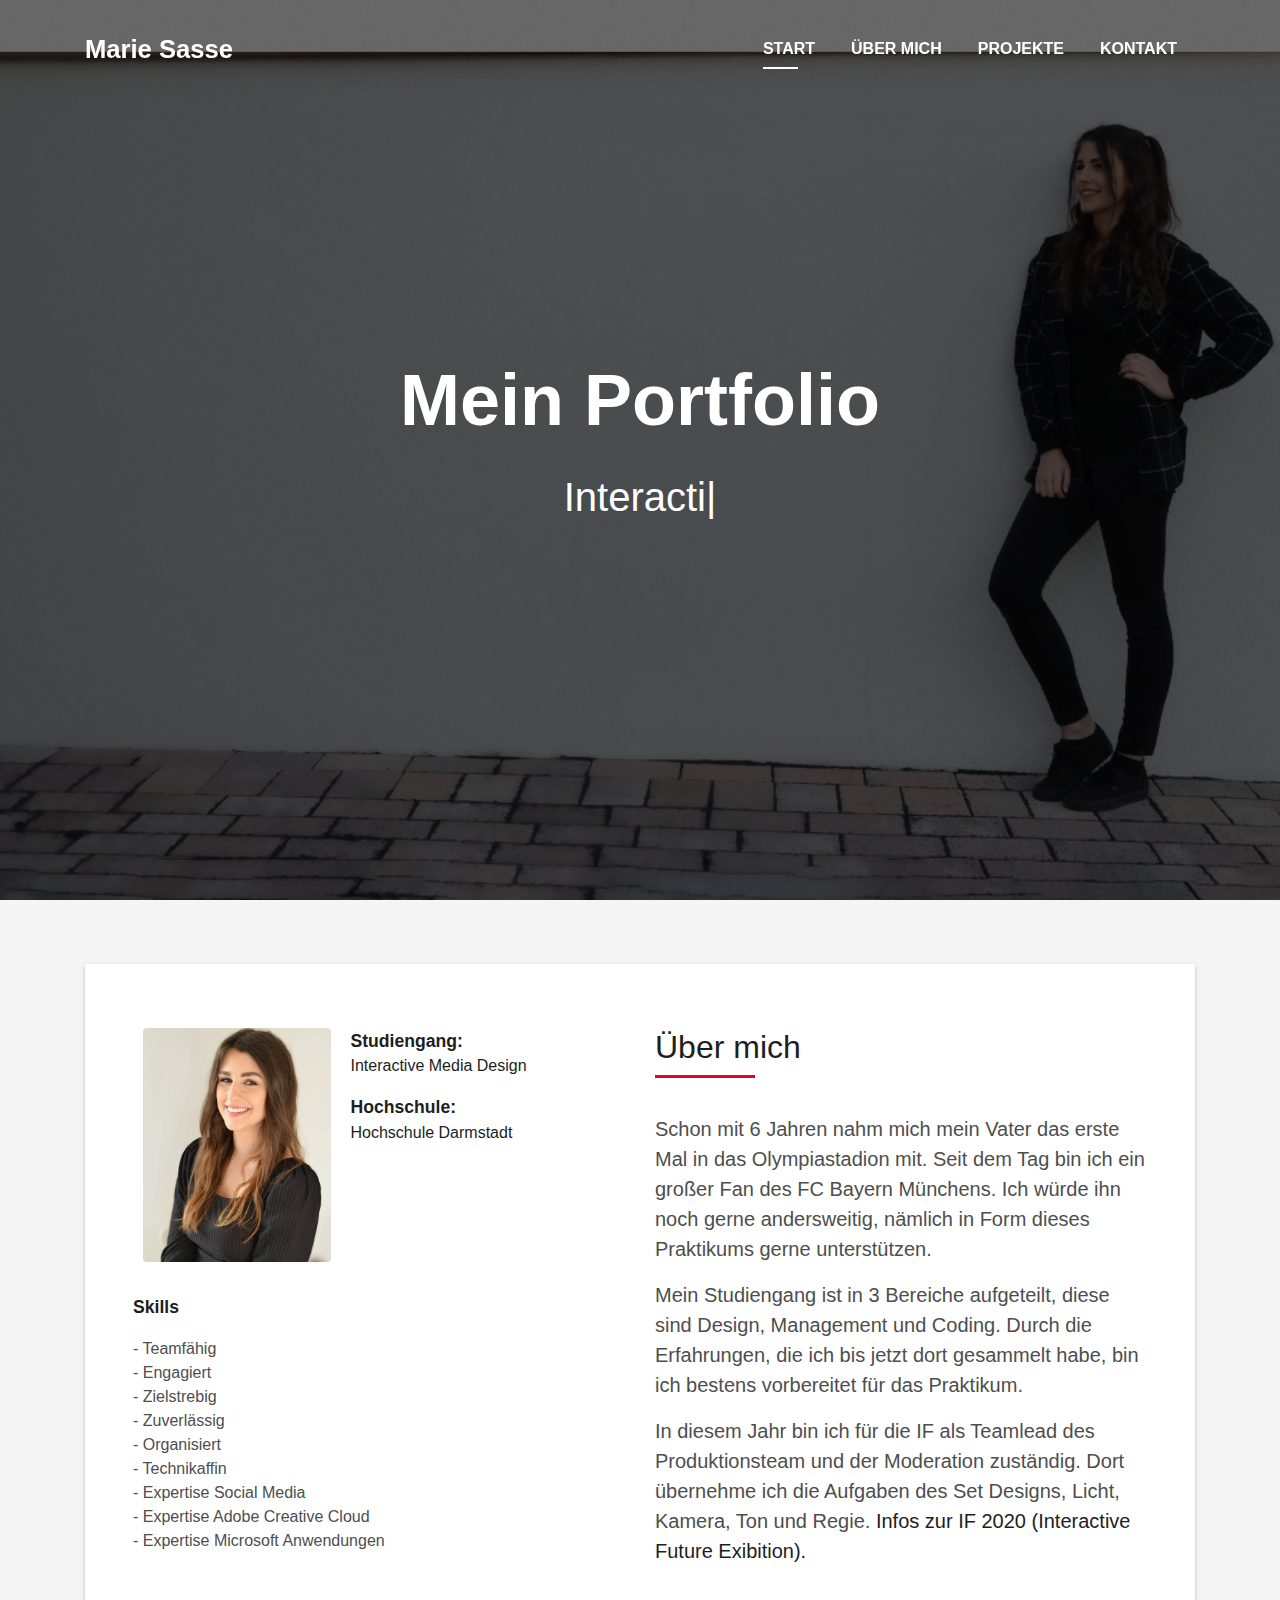
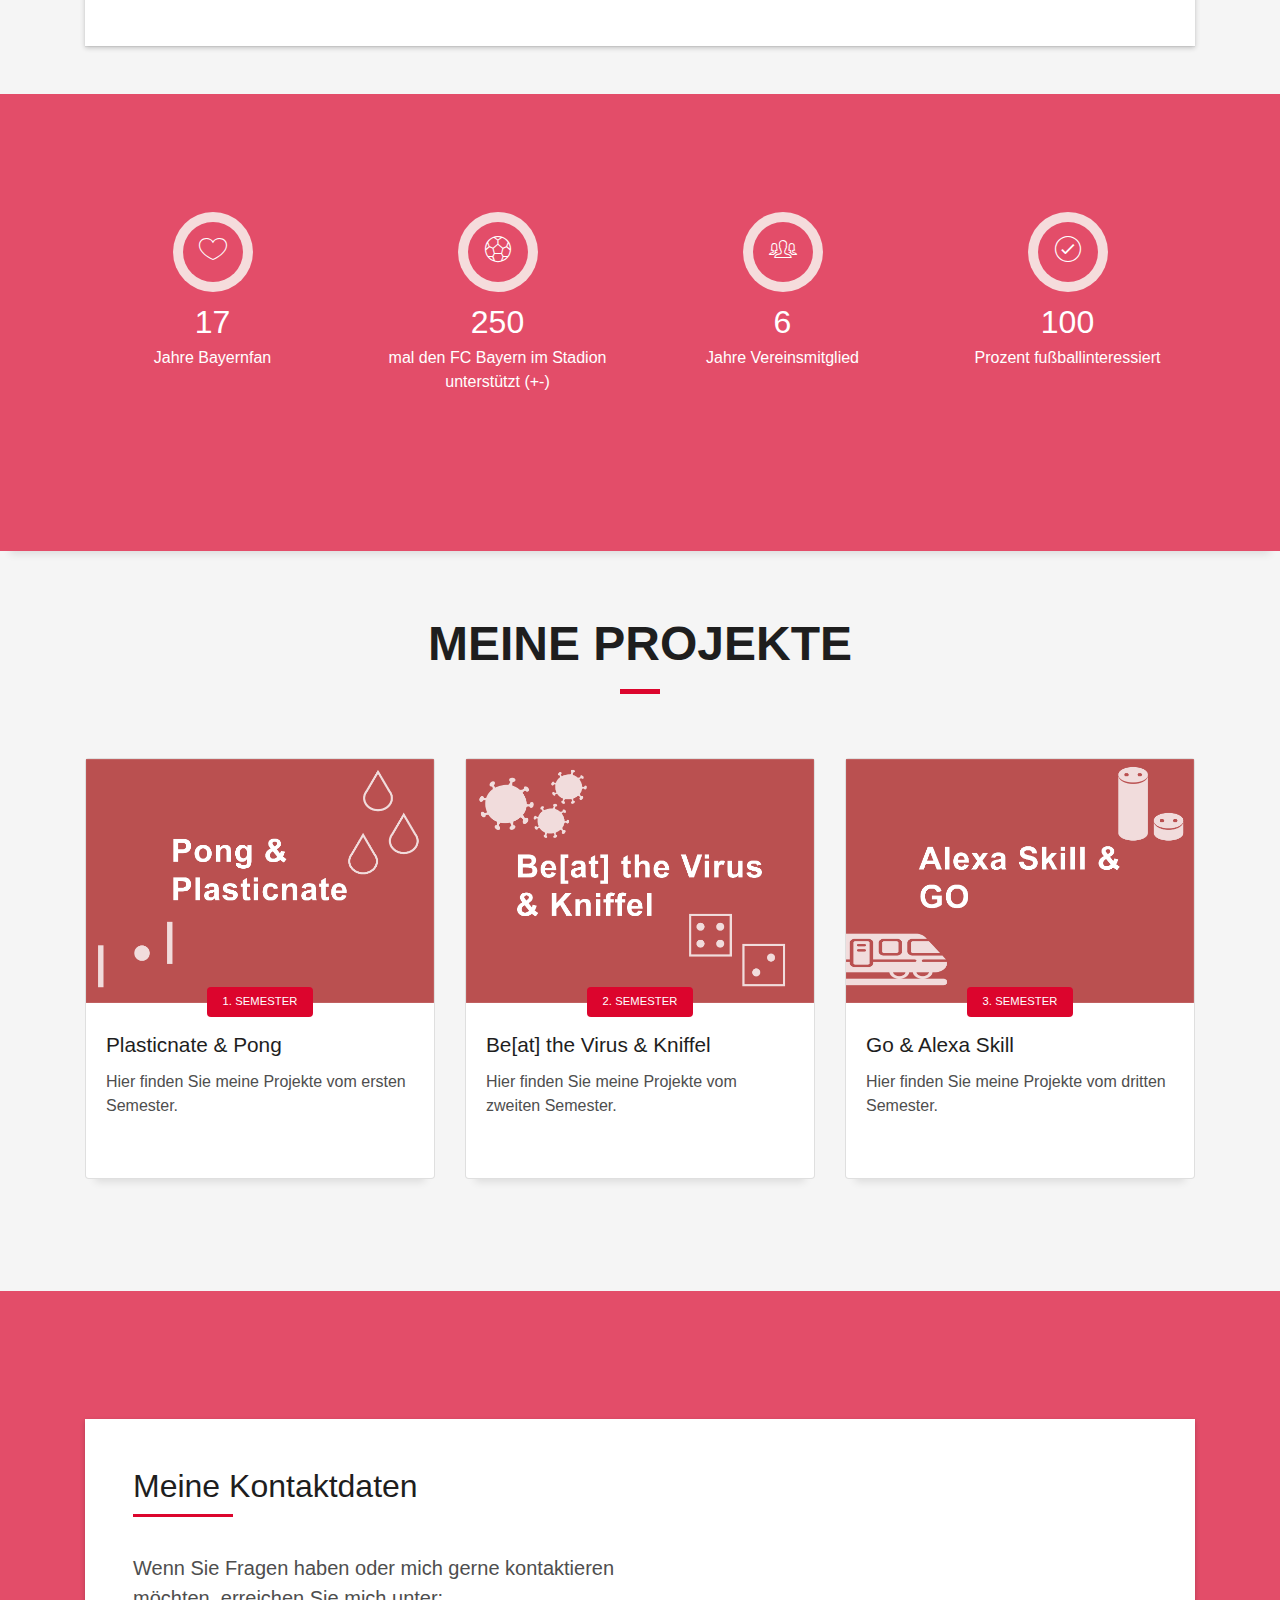
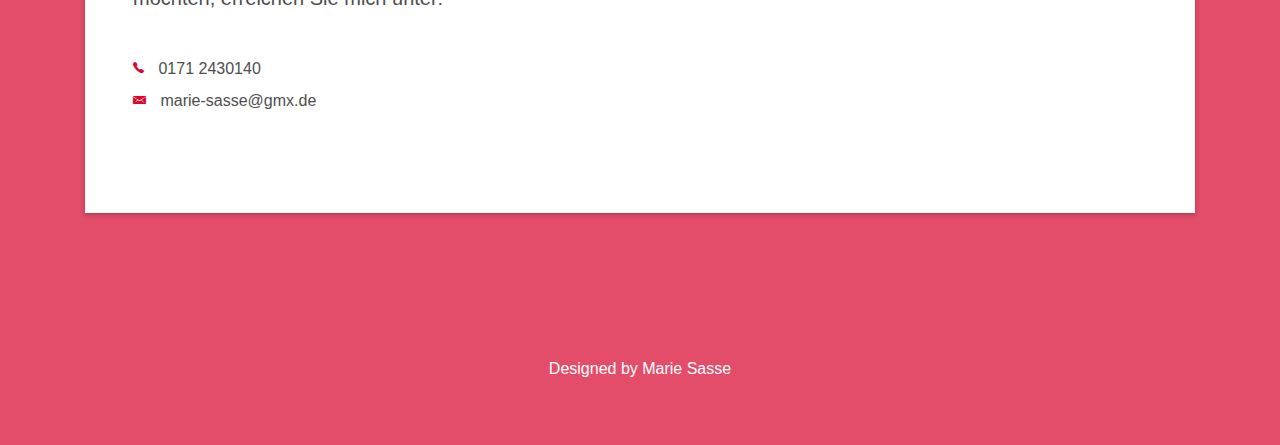
==== index.html @ 70db926d "." ====
<!DOCTYPE html>
<html lang="en">
<head>
  <meta charset="utf-8">
  <title>Portfolio Marie Sasse</title>
  <meta content="width=device-width, initial-scale=1.0" name="viewport">
  <meta content="" name="keywords">
  <meta content="" name="description">

  <!-- Favicons --
  <link href="img/favicon.png" rel="icon">
  <link href="img/apple-touch-icon.png" rel="apple-touch-icon">

   Bootstrap CSS File -->
  <link href="lib/bootstrap/css/bootstrap.min.css" rel="stylesheet">

  <!-- Libraries CSS Files -->
  <link href="lib/font-awesome/css/font-awesome.min.css" rel="stylesheet">
  <link href="lib/animate/animate.min.css" rel="stylesheet">
  <link href="lib/ionicons/css/ionicons.min.css" rel="stylesheet">
  <link href="lib/owlcarousel/assets/owl.carousel.min.css" rel="stylesheet">
  <link href="lib/lightbox/css/lightbox.min.css" rel="stylesheet">

  <!-- Main Stylesheet File -->
  <link href="css/style-red.css" rel="stylesheet">

  <!-- =======================================================
    Theme Name: DevFolio
    Theme URL: https://bootstrapmade.com/devfolio-bootstrap-portfolio-html-template/
    Author: BootstrapMade.com
    License: https://bootstrapmade.com/license/
  ======================================================= -->
</head>

<body id="page-top">

  <!--/ Nav Star /-->
  <nav class="navbar navbar-b navbar-trans navbar-expand-md fixed-top" id="mainNav">
    <div class="container">
      <a class="navbar-brand js-scroll" href="#page-top">Marie Sasse</a>
      <button class="navbar-toggler collapsed" type="button" data-toggle="collapse" data-target="#navbarDefault"
        aria-controls="navbarDefault" aria-expanded="false" aria-label="Toggle navigation">
        <span></span>
        <span></span>
        <span></span>
      </button>
      <div class="navbar-collapse collapse justify-content-end" id="navbarDefault">
        <ul class="navbar-nav">
          <li class="nav-item">
            <a class="nav-link js-scroll active" href="#home">Start</a>
          </li>
          <li class="nav-item">
            <a class="nav-link js-scroll" href="#about">Über mich</a>
          </li>
          <li class="nav-item">
            <a class="nav-link js-scroll" href="#blog">Projekte</a>
          </li>
          <li class="nav-item">
            <a class="nav-link js-scroll" href="#contact">Kontakt</a>
          </li>
        </ul>
      </div>
    </div>
  </nav>
  <!--/ Nav End /-->

  <!--/ Intro Skew Star /-->
  <div id="home" class="intro route bg-image" style="background-image: url(img/header4.png)">
    <div class="overlay-itro"></div>
    <div class="intro-content display-table">
      <div class="table-cell">
        <div class="container">
          <!--<p class="display-6 color-d">Hello, world!</p>-->
          <h1 class="intro-title mb-4">Mein Portfolio</h1>
          <p class="intro-subtitle"><span class="text-slider-items">Interactive Media Design Studentin</span><strong class="text-slider"></strong></p>
          <!-- <p class="pt-3"><a class="btn btn-primary btn js-scroll px-4" href="#about" role="button">Learn More</a></p> -->
        </div>
      </div>
    </div>
  </div>
  <!--/ Intro Skew End /-->

  <section id="about" class="about-mf sect-pt4 route">
    <div class="container">
      <div class="row">
        <div class="col-sm-12">
          <div class="box-shadow-full">
            <div class="row">
              <div class="col-md-6">
                <div class="row">
                  <div class="col-sm-6 col-md-5">
                    <div class="about-img">
                      <img src="img/Bewerbungsbild.jpg" class="img-fluid rounded b-shadow-a" alt="">
                    </div>
                  </div>
                  <div class="col-sm-6 col-md-7">
                    <div class="about-info">
                      <p><span class="title-s">Studiengang: </span><br>  <a href="https://imd.mediencampus.h-da.de/"> Interactive Media Design </a> <span> </span></p>
                      <p><span class="title-s">Hochschule: </span><br> <a href="https://h-da.de/"> Hochschule Darmstadt </a> <span> </span></p>
                      
                    </div>
                  </div>
                </div>
                <div class="skill-mf">
                  <p class="title-s">Skills</p>
                  
                  <div >
                    <div ></div>
                
                    <div ></div>
                  </div>
                  <span>- Teamfähig</span> <span class="pull-right"></span>
                  <div >
                    <div ></div>
                  </div>
                  <span>- Engagiert</span> <span class="pull-right"></span>
                  <div >
                    <div ></div>
                  </div>
                  <span>- Zielstrebig</span> <span class="pull-right"></span>
                  <div >
                    <div ></div>
                  </div>
                  <span>- Zuverlässig</span> <span class="pull-right"></span>
                  <div >
                    <div ></div>
                  </div>
                  <span>- Organisiert</span> <span class="pull-right"></span>
                  <div >
                    <div ></div>
                  </div>
                  <span>- Technikaffin</span> <span class="pull-right"></span>
                  <div >
                    <span>- Expertise Social Media</span> <span class="pull-right"></span>
                    <div ></div>
                   </div>
                  <span>- Expertise Adobe Creative Cloud</span> <span class="pull-right"></span>
                  <div >
                    <span>- Expertise Microsoft Anwendungen</span> <span class="pull-right"></span>
                  <div >
                    <div></div>
                 
                    <div></div>
                  </div>
                  
                  </div>
                </div>
              </div>
              <div class="col-md-6">
                <div class="about-me pt-4 pt-md-0">
                  <div class="title-box-2">
                    <h5 class="title-left">
                      Über mich
                    </h5>
                  </div>
                  <p class="lead">
                    Schon mit 6 Jahren nahm mich mein Vater das erste Mal in das Olympiastadion mit. Seit dem Tag bin ich ein großer Fan 
                    des FC Bayern Münchens. Ich würde ihn noch gerne andersweitig, nämlich in Form dieses Praktikums gerne unterstützen.
                  </p>
                  <p class="lead">
                    Mein Studiengang ist in 3 Bereiche aufgeteilt, diese sind Design, Management und Coding. Durch die Erfahrungen, die ich bis jetzt
                    dort gesammelt habe, bin ich bestens vorbereitet für das Praktikum.
                  </p>
                  <p class="lead">
                    In diesem Jahr bin ich für die IF als Teamlead des Produktionsteam und der Moderation zuständig. Dort übernehme ich die Aufgaben des Set Designs, 
                    Licht, Kamera, Ton und Regie. 
                    <a href="https://if-exhibition.de/"> Infos zur IF 2020 (Interactive Future Exibition). </a> 
                  </p>
                </div>
              </div>
            </div>
          </div>
        </div>
      </div>
    </div>
  </section>

 

  <div class="section-counter paralax-mf bg-image" style="background-image: url(img/fußball.1.jpeg)">
    <div class="overlay-mf"></div>
    <div class="container">
      <div class="row">
       
           
        <div class="col-sm-3 col-lg-3">
          <div class="counter-box pt-4 pt-md-0">
            <div class="counter-ico">
              <span class="ico-circle"><i class="ion-ios-heart-outline"></i></span>
            </div>
            <div class="counter-num">
              <p class="counter">17</p>
              <span class="counter-text">Jahre Bayernfan</span>
            </div>
          </div>
        </div>
        <div class="col-sm-3 col-lg-3">
          <div class="counter-box">
            <div class="counter-ico">
              <span class="ico-circle"><i class="ion-ios-football-outline"></i></span>
            </div>
            <div class="counter-num">
              <p class="counter">250</p>
              <span class="counter-text">mal den FC Bayern im Stadion unterstützt (+-)</span>
            </div>
          </div>
        </div>
        <div class="col-sm-3 col-lg-3">
          <div class="counter-box pt-4 pt-md-0">
            <div class="counter-ico">
              <span class="ico-circle"><i class="ion-ios-people-outline"></i></span>
            </div>
            <div class="counter-num">
              <p class="counter">6</p>
              <span class="counter-text">Jahre Vereinsmitglied</span>
            </div>
          </div>
        </div>
        <div class="col-sm-3 col-lg-3">
          <div class="counter-box pt-4 pt-md-0">
            <div class="counter-ico">
              <span class="ico-circle"><i class="ion-ios-checkmark-outline"></i></span>
            </div>
            <div class="counter-num">
              <p class="counter">100</p>
              <span class="counter-text">Prozent fußballinteressiert</span>
        
        
            </div>
          </div>
        </div>
      </div>
    </div>
  </div>

  

  <!--/ Section Blog Star /-->
  <section id="blog" class="blog-mf sect-pt4 route">
    <div class="container">
      <div class="row">
        <div class="col-sm-12">
          <div class="title-box text-center">
            <h3 class="title-a">
              Meine Projekte
            </h3>
            <p class="subtitle-a">
            
            </p>
            <div class="line-mf"></div>
          </div>
        </div>
      </div>
      <div class="row">
        <div class="col-md-4">
          <div class="card card-blog">
            <div class="card-img">
              <a href="erstes.html"><img src="img/Portfolio-Marie-neu-07.png" alt="" class="img-fluid"></a>
            </div>
            <div class="card-body">
              <div class="card-category-box">
                <div class="card-category">
                  <h6 class="category">1. Semester</h6>
                </div>
              </div>
              <h3 class="card-title"><a href="erstes.html">Plasticnate & Pong</a></h3>
              <p class="card-description">
                Hier finden Sie meine Projekte vom ersten Semester.
              </p>
            </div>
            <div>
              <div class="post-author">
                <a href="#">
               
                  <span class="author"></span>
                </a>
              </div>
              <div class="post-date">
                
              </div>
            </div>
          </div>
        </div>
        <div class="col-md-4">
          <div class="card card-blog">
            <div class="card-img">
              <a href="zweites.html"><img src="img/Portfolio-Marie-neu-08.png" alt="" class="img-fluid"></a>
            </div>
            <div class="card-body">
              <div class="card-category-box">
                <div class="card-category">
                  <h6 class="category">2. Semester</h6>
                </div>
              </div>
              <h3 class="card-title"><a href="zweites.html">Be[at] the Virus & Kniffel</a></h3>
              <p class="card-description">
                Hier finden Sie meine Projekte vom zweiten Semester.
              </p>
            </div>
            <div>
              <div class="post-author">
                <a href="#">
                
                </a>
              </div>
              <div class="post-date">
             
              </div>
            </div>
          </div>
        </div>
        <div class="col-md-4">
          <div class="card card-blog">
            <div class="card-img">
              <a href="drittes.html"><img src="img/Portfolio-Marie-neu-09.png" alt="" class="img-fluid"></a>
            </div>
            <div class="card-body">
              <div class="card-category-box">
                <div class="card-category">
                  <h6 class="category">3. Semester</h6>
                </div>
              </div>
              <h3 class="card-title"><a href="drittes.html">Go & Alexa Skill</a></h3>
              <p class="card-description">
                Hier finden Sie meine Projekte vom dritten Semester.
              </p>
            </div>
            <div>
              <div class="post-author">
                <a href="#">
                  
                </a>
              </div>
              <div class="post-date">
                
                
              </div>
            </div>
          </div>
        </div>
      </div>
    </div>
  </section>
  <!--/ Section Blog End /-->

  <!--/ Section Contact-Footer Star /-->
  <section class="paralax-mf footer-paralax bg-image sect-mt4 route" style="background-image: url(img/Stadion.jpg)">
    <div class="overlay-mf"></div>
    <div class="container">
      <div class="row">
        <div class="col-sm-12">
          <div class="contact-mf">
            <div id="contact" class="box-shadow-full">
              <div class="row">
                <div class="col-md-6">
                  <div class="title-box-2">
                    <h5 class="title-left">
                      Meine Kontaktdaten
                    </h5>
                  </div>
                  <div class="more-info">
                    <p class="lead">
                     Wenn Sie Fragen haben oder mich gerne kontaktieren möchten, 
                     erreichen Sie mich unter:
                    </p>
                  </div>
                  <br>
                    <ul class="list-ico">
                      
                      <li><span class="ion-ios-telephone"></span> 0171 2430140</li>
                      <li><span class="ion-email"></span> marie-sasse@gmx.de</li>
                      <br>
                    </ul>
                    <ul>
                
                    </ul>
                  </div>
                </div>
              </div>
            </div>
          </div>
        </div>
      </div>
    </div>
    <footer>
      <div class="container">
        <div class="row">
          <div class="col-sm-12">
            <div class="copyright-box">
              <div class="credits">
                <br>
                <!--
                  All the links in the footer should remain intact.
                  You can delete the links only if you purchased the pro version.
                  Licensing information: https://bootstrapmade.com/license/
                  Purchase the pro version with working PHP/AJAX contact form: https://bootstrapmade.com/buy/?theme=DevFolio
                -->
                <br>
                
                <br>
                <br>
                Designed by Marie Sasse
              </div>
            

    </footer>
  </section>
  <!--/ Section Contact-footer End /-->

  <a href="#" class="back-to-top"><i class="fa fa-chevron-up"></i></a>
  <div id="preloader"></div>

  <!-- JavaScript Libraries -->
  <script src="lib/jquery/jquery.min.js"></script>
  <script src="lib/jquery/jquery-migrate.min.js"></script>
  <script src="lib/popper/popper.min.js"></script>
  <script src="lib/bootstrap/js/bootstrap.min.js"></script>
  <script src="lib/easing/easing.min.js"></script>
  <script src="lib/counterup/jquery.waypoints.min.js"></script>
  <script src="lib/counterup/jquery.counterup.js"></script>
  <script src="lib/owlcarousel/owl.carousel.min.js"></script>
  <script src="lib/lightbox/js/lightbox.min.js"></script>
  <script src="lib/typed/typed.min.js"></script>
 
  

  <!-- Template Main Javascript File -->
  <script src="js/main.js"></script>

</body>
</html>
---- css/style-red.css ----
/*
  Theme Name: DevFolio
  Theme URL: https://bootstrapmade.com/devfolio-bootstrap-portfolio-html-template/
  Author: BootstrapMade.com
  License: https://bootstrapmade.com/license/
*/

/*======================================
//--//-->   STYLES GENERALES
======================================*/

body {
  background-color: #f5f5f5;
  color: #4e4e4e;
}

h1,
h2,
h3,
h4,
h5,
h6 {
  color: #1e1e1e;
}

a {
  color: #1e1e1e;
  transition: all 0.5s ease-in-out;
}

a:hover {
  color: #dc052d;
  text-decoration: none;
  transition: all 0.5s ease-in-out;
}

.p-r {
  position: relative;
}

.color-a {
  color: #dc052d;
}

.color-d {
  color: #f5f5f5;
}

.color-text-a {
  color: #4e4e4e;
}

.box-shadow,
.paralax-mf,
.service-box,
.work-box,
.card-blog {
  box-shadow: 0 13px 8px -10px rgba(0, 0, 0, 0.1);
}

.box-shadow-a,
.button:hover {
  box-shadow: 0 0 0 4px #f5dcdc;
}

.display-5 {
  font-size: 2.5rem;
  font-weight: 300;
  line-height: 1.1;
}

.display-6 {
  font-size: 2rem;
  font-weight: 300;
  line-height: 1.1;
}

.avatar {
  width: 32px;
  height: 32px;
  margin-right: 4px;
  overflow: hidden;
}

.bg-image {
  background-repeat: no-repeat;
  background-attachment: fixed;
  background-size: cover;
  background-position: center center;
}

.overlay-mf {
  background-color: #dc052d;
}

.overlay-mf {
  position: absolute;
  top: 0;
  left: 0px;
  padding: 0;
  height: 100%;
  width: 100%;
  opacity: 0.7;
}

.paralax-mf {
  position: relative;
  padding: 8rem 0;
}

.display-table {
  width: 100%;
  height: 100%;
  display: table;
}

.table-cell {
  display: table-cell;
  vertical-align: middle;
}

/*--/ Sections /--*/

.sect-4 {
  padding: 4rem 0;
}

.sect-pt4 {
  padding-top: 4rem;
}

.sect-mt4 {
  margin-top: 4rem;
}

/*--/ Title s /--*/

.title-s {
  font-weight: 600;
  color: #1e1e1e;
  font-size: 1.1rem;
}

/*--/ Title A /--*/

.title-box {
  margin-bottom: 4rem;
}

.title-a {
  font-size: 3rem;
  font-weight: bold;
  text-transform: uppercase;
}

.subtitle-a {
  color: #4e4e4e;
}

.line-mf {
  width: 40px;
  height: 5px;
  background-color: #dc052d;
  margin: 0 auto;
}

/*--/ Title Left /--*/

.title-box-2 {
  margin-bottom: 3rem;
}

.title-left {
  font-size: 2rem;
  position: relative;
}

.title-left:before {
  content: "";
  position: absolute;
  height: 3px;
  background-color: #dc052d;
  width: 100px;
  bottom: -12px;
}

/*------/ Box /------*/

.box-pl2 {
  padding-left: 2rem;
}

.box-shadow-full {
  padding: 3rem 1.25rem;
  position: relative;
  background-color: #fff;
  margin-bottom: 3rem;
  z-index: 2;
  box-shadow: 0 1px 1px 0 rgba(0, 0, 0, 0.06), 0 2px 5px 0 rgba(0, 0, 0, 0.2);
}

/*------/ Socials /------*/

.socials {
  padding: 1.5rem 0;
}

.socials ul li {
  display: inline-block;
}

.socials .ico-circle {
  height: 40px;
  width: 40px;
  font-size: 1.7rem;
  border-radius: 50%;
  line-height: 1.4;
  margin: 0 15px 0 0;
  box-shadow: 0 0 0 3px #dc052d;
  transition: all 500ms ease;
}

.socials .ico-circle:hover {
  background-color: #dc052d;
  color: #fff;
  box-shadow: 0 0 0 3px #f5dcdc;
  transition: all 500ms ease;
}

/*------/ Ul resect /------*/

.ul-resect,
.socials ul,
.list-ico,
.blog-wrapper .post-meta ul,
.box-comments .list-comments,
.widget-sidebar .list-sidebar,
.widget-tags ul {
  list-style: none;
  padding-left: 0;
  margin-bottom: 0;
}

.list-ico {
  line-height: 2;
}

.list-ico span {
  color: #dc052d;
  margin-right: 10px;
}

/*------/ Ico Circle /------*/

.ico-circle {
  height: 100px;
  width: 100px;
  font-size: 2rem;
  border-radius: 50%;
  line-height: 1.55;
  margin: 0 auto;
  text-align: center;
  box-shadow: 0 0 0 10px #dc052d;
  display: block;
}

/*------/ Owl Carousel /------*/

.owl-theme .owl-dots {
  text-align: center;
  margin-top: 18px;
}

.owl-theme .owl-dots .owl-dot {
  display: inline-block;
}

.owl-theme .owl-dots .owl-dot span {
  width: 18px;
  height: 7px;
  margin: 5px 5px;
  background: #f5dcdc;
  border: 0px solid #f5dcdc;
  display: block;
  transition: all 0.6s ease-in-out;
  cursor: pointer;
}

.owl-theme .owl-dots .owl-dot:hover span {
  background-color: #f5dcdc;
}

.owl-theme .owl-dots .owl-dot.active span {
  background-color: #1b1b1b;
  width: 25px;
}

/*--/ Scrolltop s /--*/

.scrolltop-mf {
  position: relative;
  display: none;
}

.scrolltop-mf span {
  z-index: 999;
  position: fixed;
  width: 42px;
  height: 42px;
  background-color: #dc052d;
  opacity: 0.7;
  font-size: 1.6rem;
  line-height: 1.5;
  text-align: center;
  color: #fff;
  top: auto;
  left: auto;
  right: 30px;
  bottom: 50px;
  cursor: pointer;
  border-radius: 50%;
}

/* Back to top button */

.back-to-top {
  position: fixed;
  display: none;
  background: #dc052d;
  color: #fff;
  width: 44px;
  height: 44px;
  text-align: center;
  line-height: 1;
  font-size: 16px;
  border-radius: 50%;
  right: 15px;
  bottom: 15px;
  transition: background 0.5s;
  z-index: 11;
}

.back-to-top i {
  padding-top: 12px;
  color: #fff;
}

/* Prelaoder */

#preloader {
  position: fixed;
  top: 0;
  left: 0;
  right: 0;
  bottom: 0;
  z-index: 9999;
  overflow: hidden;
  background: #fff;
}

#preloader:before {
  content: "";
  position: fixed;
  top: calc(50% - 30px);
  left: calc(50% - 30px);
  border: 6px solid #f2f2f2;
  border-top: 6px solid #dc052d;
  border-radius: 50%;
  width: 60px;
  height: 60px;
  -webkit-animation: animate-preloader 1s linear infinite;
  animation: animate-preloader 1s linear infinite;
}

@-webkit-keyframes animate-preloader {
  0% {
    -webkit-transform: rotate(0deg);
    transform: rotate(0deg);
  }

  100% {
    -webkit-transform: rotate(360deg);
    transform: rotate(360deg);
  }
}

@keyframes animate-preloader {
  0% {
    -webkit-transform: rotate(0deg);
    transform: rotate(0deg);
  }

  100% {
    -webkit-transform: rotate(360deg);
    transform: rotate(360deg);
  }
}

/*======================================
//--//-->   NAVBAR
======================================*/

.navbar-b {
  transition: all 0.5s ease-in-out;
  background-color: transparent;
  padding-top: 1.563rem;
  padding-bottom: 1.563rem;
}

.navbar-b.navbar-reduce {
  box-shadow: 0px 6px 9px 0px rgba(0, 0, 0, 0.06);
}

.navbar-b.navbar-trans .nav-item,
.navbar-b.navbar-reduce .nav-item {
  position: relative;
  padding-right: 10px;
  padding-left: 0;
}

.navbar-b.navbar-trans .nav-link,
.navbar-b.navbar-reduce .nav-link {
  color: #fff;
  text-transform: uppercase;
  font-weight: 600;
}

.navbar-b.navbar-trans .nav-link:before,
.navbar-b.navbar-reduce .nav-link:before {
  content: "";
  position: absolute;
  margin-left: 0px;
  width: 0%;
  bottom: 0;
  left: 0;
  height: 2px;
  transition: all 500ms ease;
}

.navbar-b.navbar-trans .nav-link:hover,
.navbar-b.navbar-reduce .nav-link:hover {
  color: #1b1b1b;
}

.navbar-b.navbar-trans .nav-link:hover:before,
.navbar-b.navbar-reduce .nav-link:hover:before {
  width: 35px;
}

.navbar-b.navbar-trans .show > .nav-link:before,
.navbar-b.navbar-trans .active > .nav-link:before,
.navbar-b.navbar-trans .nav-link.show:before,
.navbar-b.navbar-trans .nav-link.active:before,
.navbar-b.navbar-reduce .show > .nav-link:before,
.navbar-b.navbar-reduce .active > .nav-link:before,
.navbar-b.navbar-reduce .nav-link.show:before,
.navbar-b.navbar-reduce .nav-link.active:before {
  width: 35px;
}

.navbar-b.navbar-trans .nav-link:before {
  background-color: #fff;
}

.navbar-b.navbar-trans .nav-link:hover {
  color: #fff;
}

.navbar-b.navbar-trans .show > .nav-link,
.navbar-b.navbar-trans .active > .nav-link,
.navbar-b.navbar-trans .nav-link.show,
.navbar-b.navbar-trans .nav-link.active {
  color: #fff;
}

.navbar-b.navbar-reduce {
  transition: all 0.5s ease-in-out;
  background-color: #fff;
  padding-top: 15px;
  padding-bottom: 15px;
}

.navbar-b.navbar-reduce .nav-link {
  color: #dc052d;
}

.navbar-b.navbar-reduce .nav-link:before {
  background-color: #dc052d;
}

.navbar-b.navbar-reduce .nav-link:hover {
  color: #dc052d;
}

.navbar-b.navbar-reduce .show > .nav-link,
.navbar-b.navbar-reduce .active > .nav-link,
.navbar-b.navbar-reduce .nav-link.show,
.navbar-b.navbar-reduce .nav-link.active {
  color: #dc052d;
}

.navbar-b.navbar-reduce .navbar-brand {
  color: #dc052d;
}

.navbar-b.navbar-reduce .navbar-toggler span {
  background-color: #1b1b1b;
}

.navbar-b .navbar-brand {
  color: #fff;
  font-size: 1.6rem;
  font-weight: 600;
}

.navbar-b .navbar-nav .dropdown-item.show .dropdown-menu,
.navbar-b .dropdown.show .dropdown-menu,
.navbar-b .dropdown-btn.show .dropdown-menu {
  -webkit-transform: translate3d(0px, 0px, 0px);
  transform: translate3d(0px, 0px, 0px);
  visibility: visible !important;
}

.navbar-b .dropdown-menu {
  margin: 1.12rem 0 0;
  border-radius: 0;
}

.navbar-b .dropdown-menu .dropdown-item {
  padding: 0.7rem 1.7rem;
  transition: all 500ms ease;
}

.navbar-b .dropdown-menu .dropdown-item:hover {
  background-color: #dc052d;
  color: #fff;
  transition: all 500ms ease;
}

.navbar-b .dropdown-menu .dropdown-item.active {
  background-color: #dc052d;
}

/*--/ Hamburger Navbar /--*/

.navbar-toggler {
  position: relative;
}

.navbar-toggler:focus,
.navbar-toggler:active {
  outline: 0;
}

.navbar-toggler span {
  display: block;
  background-color: #fff;
  height: 3px;
  width: 25px;
  margin-top: 4px;
  margin-bottom: 4px;
  -webkit-transform: rotate(0deg);
  transform: rotate(0deg);
  left: 0;
  opacity: 1;
}

.navbar-toggler span:nth-child(1),
.navbar-toggler span:nth-child(3) {
  transition: -webkit-transform 0.35s ease-in-out;
  transition: transform 0.35s ease-in-out;
  transition: transform 0.35s ease-in-out, -webkit-transform 0.35s ease-in-out;
}

.navbar-toggler:not(.collapsed) span:nth-child(1) {
  position: absolute;
  left: 12px;
  top: 10px;
  -webkit-transform: rotate(135deg);
  transform: rotate(135deg);
  opacity: 0.9;
}

.navbar-toggler:not(.collapsed) span:nth-child(2) {
  height: 12px;
  visibility: hidden;
  background-color: transparent;
}

.navbar-toggler:not(.collapsed) span:nth-child(3) {
  position: absolute;
  left: 12px;
  top: 10px;
  -webkit-transform: rotate(-135deg);
  transform: rotate(-135deg);
  opacity: 0.9;
}

/*======================================
//--//-->   INTRO
======================================*/

.intro {
  height: 100vh;
  position: relative;
  color: #fff;
}

.intro .intro-content {
  text-align: center;
  position: absolute;
}

.intro .overlay-itro {
  background-color: rgba(0, 0, 0, 0.6);
  position: absolute;
  top: 0;
  left: 0px;
  padding: 0;
  height: 100%;
  width: 100%;
  opacity: 0.9;
}

.intro .intro-title {
  color: #fff;
  font-weight: 600;
  font-size: 3rem;
}

.intro .intro-subtitle {
  font-size: 1.5rem;
  font-weight: 300;
}

.intro .text-slider-items {
  display: none;
}

.intro-single {
  height: 350px;
}

.intro-single .intro-content {
  margin-top: 30px;
}

.intro-single .intro-title {
  text-transform: uppercase;
  font-size: 3rem;
}

.intro-single .breadcrumb {
  background-color: transparent;
  color: #dc052d;
}

.intro-single .breadcrumb .breadcrumb-item:before {
  color: #f5dcdc;
}

.intro-single .breadcrumb .breadcrumb-item.active {
  color: #f5dcdc;
}

.intro-single .breadcrumb a {
  color: #fff;
}

/*======================================
//--//-->   ABOUT
======================================*/

.about-mf .box-shadow-full {
  padding-top: 4rem;
  padding-bottom: 4rem;
}

.about-mf .about-img {
  margin-bottom: 2rem;
}

.about-mf .about-img img {
  margin-left: 10px;
}

.skill-mf span {
  color: #4e4e4e;
}

.skill-mf .progress {
  background-color: #f5dcdc;
  margin: 0.5rem 0 1.2rem 0;
  border-radius: 0;
  height: 0.7rem;
}

.skill-mf .progress .progress-bar {
  height: 0.7rem;
  background-color: #dc052d;
}

/*======================================
//--//-->   SERVICES
======================================*/

.service-box {
  background-color: #fff;
  padding: 2.5rem 1.3rem;
  border-radius: 1rem;
  margin-bottom: 3rem;
}

.service-box:hover .ico-circle {
  transition: all 500ms ease;
  color: #fff;
  background-color: #dc052d;
  box-shadow: 0 0 0 10px #f5dcdc;
}

.service-box .service-ico {
  margin-bottom: 1rem;
  color: #1e1e1e;
}

.service-box .ico-circle {
  transition: all 500ms ease;
  font-size: 4rem;
}

.service-box .s-title {
  font-size: 1.4rem;
  text-transform: uppercase;
  text-align: center;
  padding: 0.4rem 0;
}

.service-box .s-description {
  color: #4e4e4e;
}

/*======================================
//--//-->   COUNTER
======================================*/

.counter-box {
  color: #fff;
  text-align: center;
}

.counter-ico {
  margin-bottom: 1rem;
}

.counter-ico .ico-circle {
  height: 60px;
  width: 60px;
  line-height: 1.8;
  box-shadow: 0 0 0 10px #f5dcdc;
}

.counter-num .counter {
  font-size: 2rem;
  margin-bottom: 0;
  margin-left: auto;
}

/*======================================
//--//-->   PORTFOLIO
======================================*/

.work-box {
  margin-bottom: 3rem;
  -webkit-backface-visibility: hidden;
  backface-visibility: hidden;
  background-color: #fff;
}

.work-box:hover img {
  -webkit-transform: scale(1.3);
  transform: scale(1.3);
}

.work-img {
  display: block;
  overflow: hidden;
}

.work-img img {
  transition: all 1s;
}

.work-content {
  padding: 2rem 3% 1rem 4%;
}

.work-content .w-more {
  color: #4e4e4e;
  font-size: 0.8rem;
}

.work-content .w-more .w-ctegory {
  color: #dc052d;
}

.work-content .w-like {
  font-size: 2.5rem;
  color: #dc052d;
  float: right;
}

.work-content .w-like a {
  color: #dc052d;
}

.work-content .w-like .num-like {
  font-size: 0.7rem;
}

.w-title {
  font-size: 1.2rem;
}

/*======================================
//--//-->   TESTIMONIALS
======================================*/

.testimonials .owl-carousel .owl-item img {
  width: auto;
}

.testimonial-box {
  color: #fff;
  text-align: center;
}

.testimonial-box .author-test {
  margin-top: 1rem;
}

.testimonial-box .author-test img {
  margin: 0 auto;
}

.testimonial-box .author {
  color: #fff;
  text-transform: uppercase;
  font-weight: 600;
  margin: 1rem 0;
  display: block;
  font-size: 1.4rem;
}

.testimonial-box .comit {
  font-size: 2rem;
  color: #dc052d;
  background-color: #fff;
  width: 52px;
  height: 52px;
  display: block;
  margin: 0 auto;
  border-radius: 50%;
  line-height: 1.6;
}

/*======================================
//--//-->   BLOG
======================================*/

.card-blog .card-body {
  position: relative;
  
}

.card-blog .card-category-box {
  position: absolute;
  text-align: center;
  top: -16px;
  left: 15px;
  right: 15px;
  line-height: 25px;
  overflow: hidden;
}


.card-blog .card-category {
  display: inline-block;
  color: #fff;
  padding: 0 15px 5px;
  overflow: hidden;
  background-color: #dc052d;
  border-radius: 4px;
}

.card-blog .card-category .category {
  color: #fff;
  display: inline-block;
  text-transform: uppercase;
  font-size: 0.7rem;
  letter-spacing: 0.1px;
  margin-bottom: 0;
}

.card-blog .card-title {
  font-size: 1.3rem;
  margin-top: 0.6rem;
}

.card-blog .card-description {
  color: #4e4e4e;
}

.card-blog .post-author {
  display: inline-block;
}

.card-blog .post-date {
  color: #4e4e4e;
  display: inline-block;
  float: right;
}

.card-blog:hover {
  box-shadow: 0 1.5rem 2.8rem rgba(0, 0, 0, 0.15),
    0 1rem 1rem rgba(0, 0, 0, 0.15);
  transform: translate(0, -0.5rem) scale(1.01);
}

/*======================================
//--//-->   BLOG-SINGLE
======================================*/

.post-box,
.form-comments,
.box-comments,
.widget-sidebar:hover {
  padding: 2rem;
  background-color: #fff;
  margin-bottom: 3rem;
  
   
}

.blog-wrapper .article-title {
  font-size: 1.5rem;
}

.blog-wrapper .post-meta {
  margin: 1rem 0;
}

.blog-wrapper .post-meta ul {
  border-left: 4px solid #dc052d;
  margin-top: 1rem;
}

.blog-wrapper .post-meta ul li {
  display: inline-block;
  margin-left: 15px;
}

.blog-wrapper .post-meta ul a {
  color: #dc052d;
}

.blog-wrapper .post-meta ul span {
  color: #1e1e1e;
}

.blog-wrapper .blockquote {
  border-left: 4px solid #dc052d;
  padding: 18px;
  font-style: italic;
}


/*------/ Comments /------*/

.box-comments .list-comments li {
  padding-bottom: 40px;
}

.box-comments .list-comments .comment-avatar {
  display: table-cell;
  vertical-align: top;
}

.box-comments .list-comments .comment-avatar img {
  width: 80px;
  height: 80px;
}

.box-comments .list-comments .comment-author {
  font-size: 1.3rem;
}

.box-comments .list-comments .comment-details {
  display: table-cell;
  vertical-align: top;
  padding-left: 25px;
}

.box-comments .list-comments a {
  color: #dc052d;
}

.box-comments .list-comments span {
  color: #1e1e1e;
  font-style: italic;
}

.box-comments .comment-children {
  margin-left: 40px;
}

/*------/ Sidebar /------*/

.widget-sidebar .sidebar-title {
  font-size: 1.6rem;
  font-weight: 600;
  border-left: 5px solid #dc052d;
  padding-left: 15px;
  text-transform: uppercase;
  margin-bottom: 1.5rem;
}

.widget-sidebar .list-sidebar li {
  position: relative;
  padding: 6px 0 6px 24px;
}

.widget-sidebar .list-sidebar li:before {
  position: absolute;
  content: "";
  width: 10px;
  height: 1px;
  left: 0;
  background-color: #dc052d;
  top: 20px;
}

.sidebar-search input {
  background-color: #fff;
  border-radius: 0;
  transition: all 0.5s ease-in-out;
}

.sidebar-search .btn-search {
  background-color: #dc052d;
  border-color: #dc052d;
  border-radius: 0;
  padding-left: 20px;
  padding-right: 20px;
}

.widget-tags ul li {
  display: inline-block;
  background-color: #dc052d;
  padding: 0.2rem 0.6rem;
  margin-bottom: 0.5rem;
  border-radius: 15px;
}

.widget-tags ul li a {
  color: #fff;
}

/*======================================
//--//-->   CONTACT
======================================*/

.footer-paralax {
  padding: 4rem 0 0 0;
}

.contact-mf {
  margin-top: 4rem;
}

/*======================================
//--//-->   FOOTER
======================================*/

footer {
  text-align: center;
  color: #fff;
  padding-bottom: 4rem;
}

footer .copyright {
  margin-bottom: 0.3rem;
}

footer .credits {
  margin-bottom: 0;
}

footer .credits a {
  color: #fff;
}

/*======================================
//--//-->   CONtaCT FORM
======================================*/

#sendmessage {
  color: #dc052d;
  border: 1px solid #dc052d;
  display: none;
  text-align: center;
  padding: 15px;
  font-weight: 600;
  margin-bottom: 15px;
}

#errormessage {
  color: red;
  display: none;
  border: 1px solid red;
  text-align: center;
  padding: 15px;
  font-weight: 600;
  margin-bottom: 15px;
}

#sendmessage.show,
#errormessage.show,
.show {
  display: block;
}

.validation {
  color: red;
  display: none;
  margin: 0 0 20px;
  font-weight: 400;
  font-size: 13px;
}

/*======================================
//--//-->   BUTTON
======================================*/

.button {
  display: inline-block;
  padding: 0.3rem 0.6rem;
  text-align: center;
  vertical-align: middle;
  -webkit-user-select: none;
  -moz-user-select: none;
  -ms-user-select: none;
  user-select: none;
  font-size: 1rem;
  border-radius: 0.3rem;
  border: 1px solid transparent;
  transition: all 500ms ease;
  cursor: pointer;
}

.button:focus {
  outline: 0;
}

.button:hover {
  background-color: #9c0d0d;
  color: #fff;
  transition: all 500ms ease;
}

.button-a {
  background-color: #dc052d;
  color: #fff;
  border-color: #f5dcdc;
}

.button-big {
  padding: 0.9rem 2.3rem;
  font-size: 1.2rem;
}

.button-rouded {
  border-radius: 5rem;
}

.btn-lg {
  padding: 0.5rem 1rem;
  font-size: 1.25rem;
  line-height: 1.5;
  border-radius: 0.3rem;
}

@media (min-width: 577px) {
  .counter-box {
    margin-bottom: 1.8rem;
  }
}

@media (min-width: 767px) {
  .about-mf .box-pl2 {
    margin-top: 3rem;
    padding-left: 0rem;
  }

  .card-blog {
    margin-bottom: 3rem;
    
      }
  

  .contact-mf .box-pl2 {
    margin-top: 3rem;
    padding-left: 0rem;
  }
}

@media (min-width: 768px) {
  .box-shadow-full {
    padding: 3rem;
  }

  .navbar-b.navbar-trans .nav-item,
  .navbar-b.navbar-reduce .nav-item {
    padding-left: 10px;
  }

  .navbar-b.navbar-trans .nav-link:before,
  .navbar-b.navbar-reduce .nav-link:before {
    margin-left: 18px;
  }

  .intro .intro-title {
    font-size: 4.5rem;
  }

  .intro .intro-subtitle {
    font-size: 2.5rem;
  }

  .intro-single .intro-title {
    font-size: 3.5rem;
  }

  .testimonial-box .description {
    padding: 0 5rem;
  }

  .post-box,
  .form-comments,
  .box-comments,
  .widget-sidebar {
    padding: 3rem;
  }

  .blog-wrapper .article-title {
    font-size: 1.9rem;
  }

  .box-comments .list-comments .comment-author {
    font-size: 1.5rem;
  }
}

@media (min-width: 992px) {
  .testimonial-box .description {
    padding: 0 8rem;
  }
}

@media (min-width: 1200px) {
  .testimonial-box .description {
    padding: 0 13rem;
  }
}

@media (max-width: 768px) {
  .back-to-top {
    bottom: 15px;
  }
}
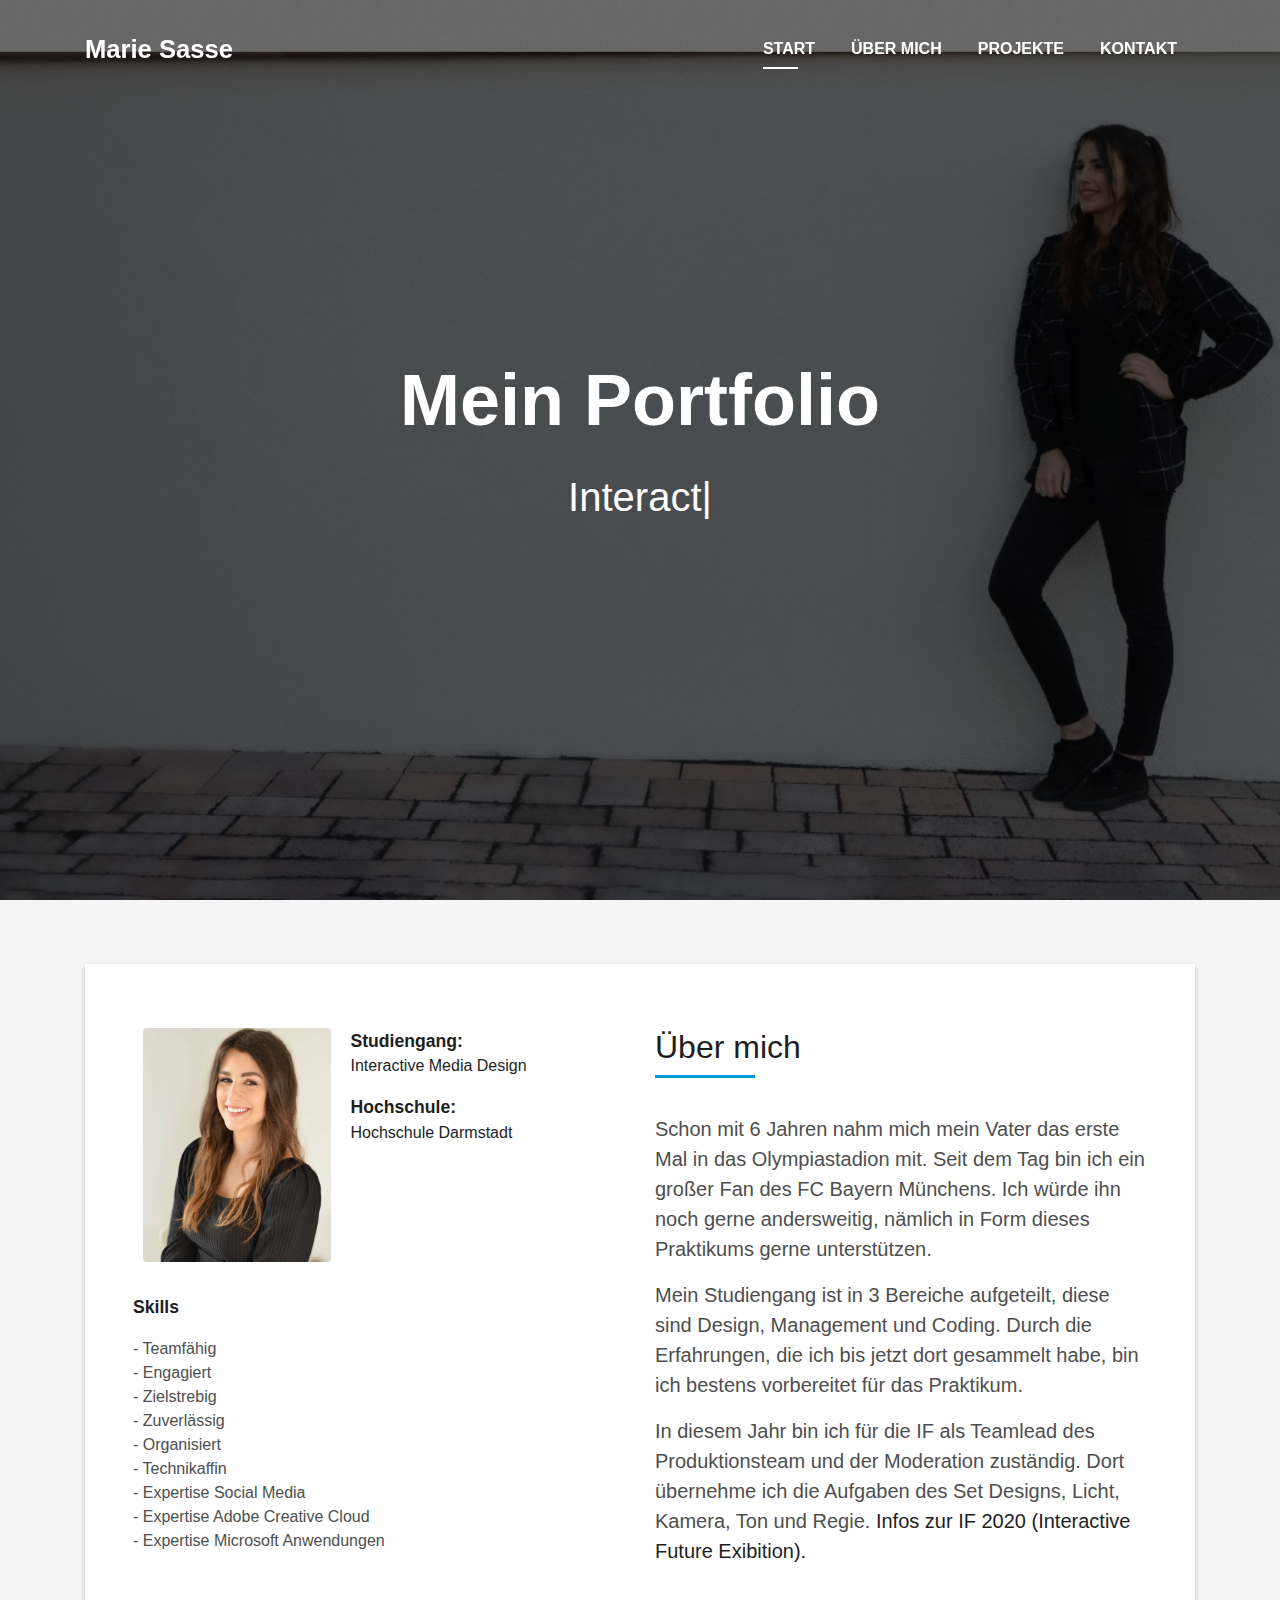
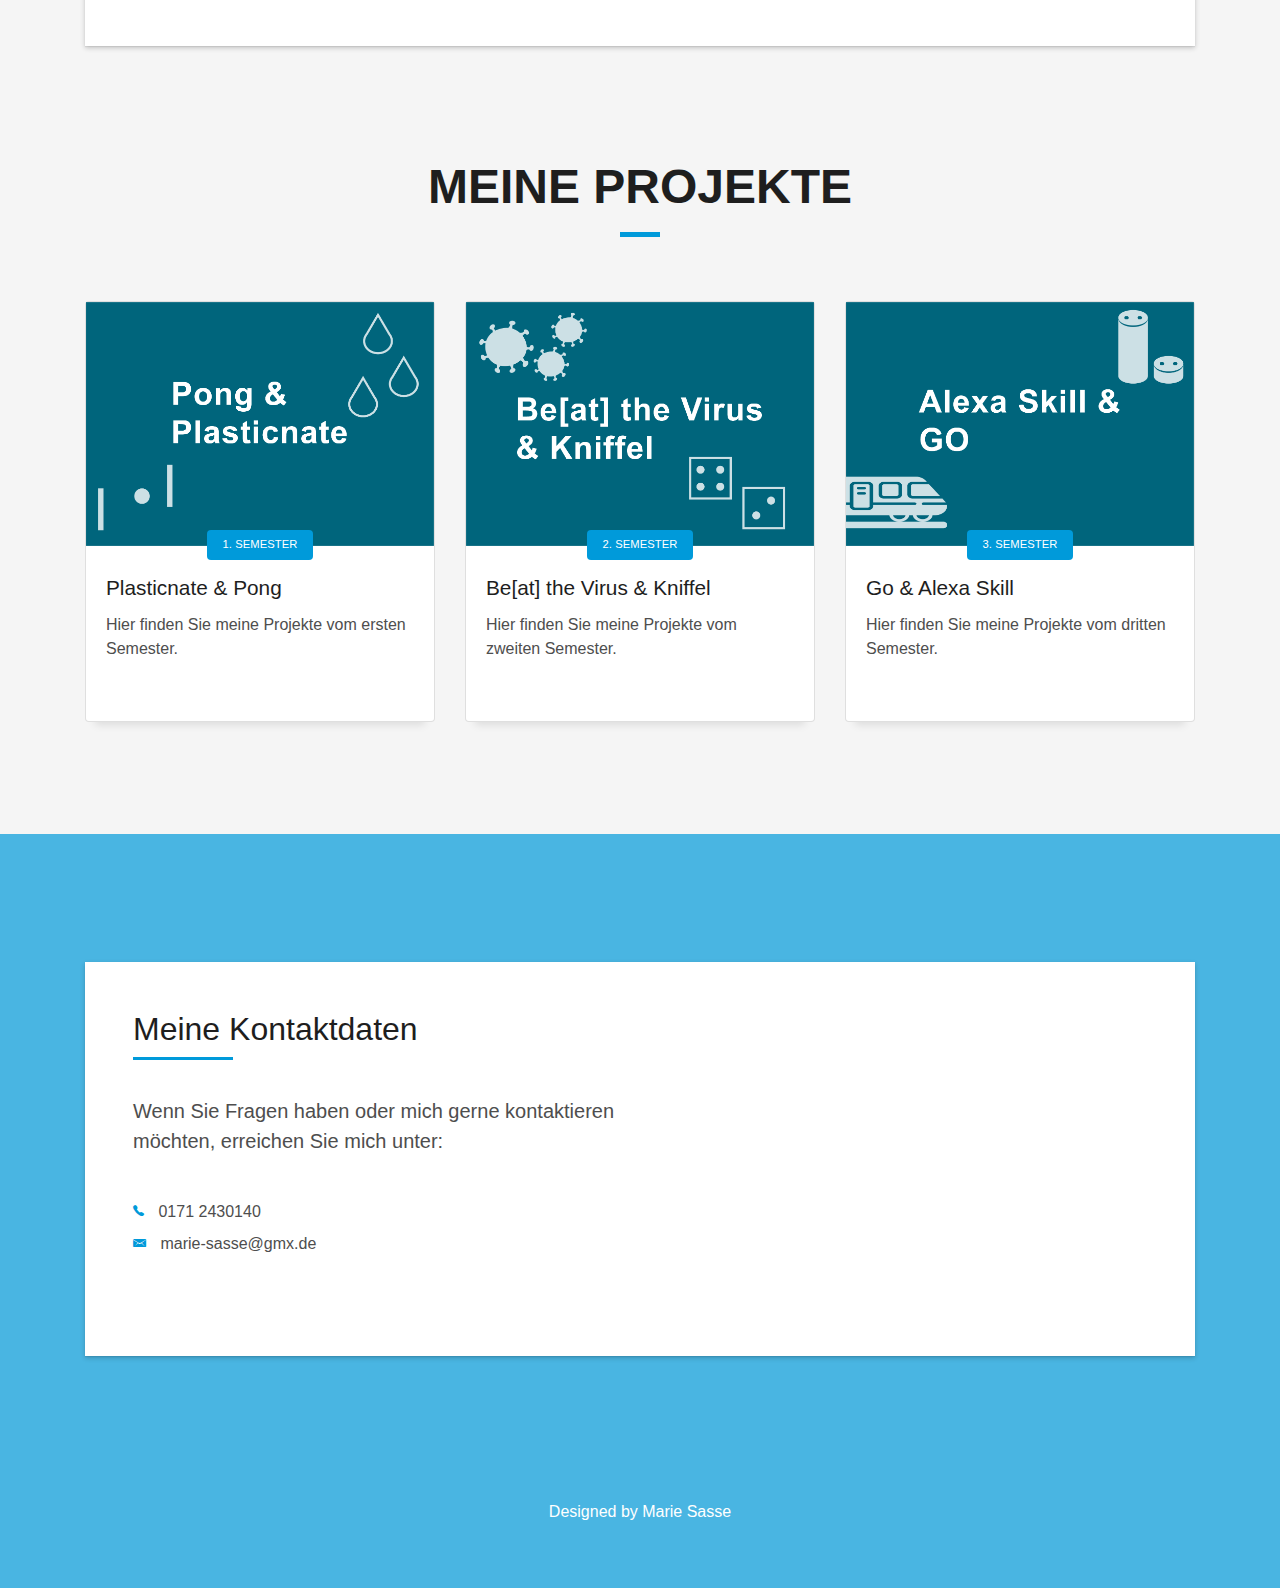
==== commit 02e1a012: "." ====
--- a/index.html
+++ b/index.html
@@ -22,7 +22,7 @@
   <link href="lib/lightbox/css/lightbox.min.css" rel="stylesheet">
 
   <!-- Main Stylesheet File -->
-  <link href="css/style-red.css" rel="stylesheet">
+  <link href="css/style-sky-blue.css" rel="stylesheet">
 
   <!-- =======================================================
     Theme Name: DevFolio
@@ -177,62 +177,7 @@
 
  
 
-  <div class="section-counter paralax-mf bg-image" style="background-image: url(img/fußball.1.jpeg)">
-    <div class="overlay-mf"></div>
-    <div class="container">
-      <div class="row">
-       
-           
-        <div class="col-sm-3 col-lg-3">
-          <div class="counter-box pt-4 pt-md-0">
-            <div class="counter-ico">
-              <span class="ico-circle"><i class="ion-ios-heart-outline"></i></span>
-            </div>
-            <div class="counter-num">
-              <p class="counter">17</p>
-              <span class="counter-text">Jahre Bayernfan</span>
-            </div>
-          </div>
-        </div>
-        <div class="col-sm-3 col-lg-3">
-          <div class="counter-box">
-            <div class="counter-ico">
-              <span class="ico-circle"><i class="ion-ios-football-outline"></i></span>
-            </div>
-            <div class="counter-num">
-              <p class="counter">250</p>
-              <span class="counter-text">mal den FC Bayern im Stadion unterstützt (+-)</span>
-            </div>
-          </div>
-        </div>
-        <div class="col-sm-3 col-lg-3">
-          <div class="counter-box pt-4 pt-md-0">
-            <div class="counter-ico">
-              <span class="ico-circle"><i class="ion-ios-people-outline"></i></span>
-            </div>
-            <div class="counter-num">
-              <p class="counter">6</p>
-              <span class="counter-text">Jahre Vereinsmitglied</span>
-            </div>
-          </div>
-        </div>
-        <div class="col-sm-3 col-lg-3">
-          <div class="counter-box pt-4 pt-md-0">
-            <div class="counter-ico">
-              <span class="ico-circle"><i class="ion-ios-checkmark-outline"></i></span>
-            </div>
-            <div class="counter-num">
-              <p class="counter">100</p>
-              <span class="counter-text">Prozent fußballinteressiert</span>
-        
-        
-            </div>
-          </div>
-        </div>
-      </div>
-    </div>
-  </div>
-
+ 
   
 
   <!--/ Section Blog Star /-->
--- a/css/style-sky-blue.css
+++ b/css/style-sky-blue.css
@@ -0,0 +1,1265 @@
+/*
+  Theme Name: DevFolio
+  Theme URL: https://bootstrapmade.com/devfolio-bootstrap-portfolio-html-template/
+  Author: BootstrapMade.com
+  License: https://bootstrapmade.com/license/
+*/
+
+/*======================================
+//--//-->   STYLES GENERALES
+======================================*/
+
+body {
+  background-color: #f5f5f5;
+  color: #4e4e4e;
+}
+
+h1,
+h2,
+h3,
+h4,
+h5,
+h6 {
+  color: #1e1e1e;
+}
+
+a {
+  color: #1e1e1e;
+  transition: all 0.5s ease-in-out;
+}
+
+a:hover {
+  color: #009ada;
+  text-decoration: none;
+  transition: all 0.5s ease-in-out;
+}
+
+.p-r {
+  position: relative;
+}
+
+.color-a {
+  color: #009ada;
+}
+
+.color-d {
+  color: #f5f5f5;
+}
+
+.color-text-a {
+  color: #4e4e4e;
+}
+
+.box-shadow,
+.paralax-mf,
+.service-box,
+.work-box,
+.card-blog {
+  box-shadow: 0 13px 8px -10px rgba(0, 0, 0, 0.1);
+}
+
+.box-shadow-a,
+.button:hover {
+  box-shadow: 0 0 0 4px #d7ebf8;
+}
+
+.display-5 {
+  font-size: 2.5rem;
+  font-weight: 300;
+  line-height: 1.1;
+}
+
+.display-6 {
+  font-size: 2rem;
+  font-weight: 300;
+  line-height: 1.1;
+}
+
+.avatar {
+  width: 32px;
+  height: 32px;
+  margin-right: 4px;
+  overflow: hidden;
+}
+
+.bg-image {
+  background-repeat: no-repeat;
+  background-attachment: fixed;
+  background-size: cover;
+  background-position: center center;
+}
+
+.overlay-mf {
+  background-color: #009ada;
+}
+
+.overlay-mf {
+  position: absolute;
+  top: 0;
+  left: 0px;
+  padding: 0;
+  height: 100%;
+  width: 100%;
+  opacity: 0.7;
+}
+
+.paralax-mf {
+  position: relative;
+  padding: 8rem 0;
+}
+
+.display-table {
+  width: 100%;
+  height: 100%;
+  display: table;
+}
+
+.table-cell {
+  display: table-cell;
+  vertical-align: middle;
+}
+
+/*--/ Sections /--*/
+
+.sect-4 {
+  padding: 4rem 0;
+}
+
+.sect-pt4 {
+  padding-top: 4rem;
+}
+
+.sect-mt4 {
+  margin-top: 4rem;
+}
+
+/*--/ Title s /--*/
+
+.title-s {
+  font-weight: 600;
+  color: #1e1e1e;
+  font-size: 1.1rem;
+}
+
+/*--/ Title A /--*/
+
+.title-box {
+  margin-bottom: 4rem;
+}
+
+.title-a {
+  font-size: 3rem;
+  font-weight: bold;
+  text-transform: uppercase;
+}
+
+.subtitle-a {
+  color: #4e4e4e;
+}
+
+.line-mf {
+  width: 40px;
+  height: 5px;
+  background-color: #009ada;
+  margin: 0 auto;
+}
+
+/*--/ Title Left /--*/
+
+.title-box-2 {
+  margin-bottom: 3rem;
+}
+
+.title-left {
+  font-size: 2rem;
+  position: relative;
+}
+
+.title-left:before {
+  content: "";
+  position: absolute;
+  height: 3px;
+  background-color: #009ada;
+  width: 100px;
+  bottom: -12px;
+}
+
+/*------/ Box /------*/
+
+.box-pl2 {
+  padding-left: 2rem;
+}
+
+.box-shadow-full {
+  padding: 3rem 1.25rem;
+  position: relative;
+  background-color: #fff;
+  margin-bottom: 3rem;
+  z-index: 2;
+  box-shadow: 0 1px 1px 0 rgba(0, 0, 0, 0.06), 0 2px 5px 0 rgba(0, 0, 0, 0.2);
+}
+
+/*------/ Socials /------*/
+
+.socials {
+  padding: 1.5rem 0;
+}
+
+.socials ul li {
+  display: inline-block;
+}
+
+.socials .ico-circle {
+  height: 40px;
+  width: 40px;
+  font-size: 1.7rem;
+  border-radius: 50%;
+  line-height: 1.4;
+  margin: 0 15px 0 0;
+  box-shadow: 0 0 0 3px #009ada;
+  transition: all 500ms ease;
+}
+
+.socials .ico-circle:hover {
+  background-color: #009ada;
+  color: #fff;
+  box-shadow: 0 0 0 3px #d7ebf8;
+  transition: all 500ms ease;
+}
+
+/*------/ Ul resect /------*/
+
+.ul-resect,
+.socials ul,
+.list-ico,
+.blog-wrapper .post-meta ul,
+.box-comments .list-comments,
+.widget-sidebar .list-sidebar,
+.widget-tags ul {
+  list-style: none;
+  padding-left: 0;
+  margin-bottom: 0;
+}
+
+.list-ico {
+  line-height: 2;
+}
+
+.list-ico span {
+  color: #009ada;
+  margin-right: 10px;
+}
+
+/*------/ Ico Circle /------*/
+
+.ico-circle {
+  height: 100px;
+  width: 100px;
+  font-size: 2rem;
+  border-radius: 50%;
+  line-height: 1.55;
+  margin: 0 auto;
+  text-align: center;
+  box-shadow: 0 0 0 10px #009ada;
+  display: block;
+}
+
+/*------/ Owl Carousel /------*/
+
+.owl-theme .owl-dots {
+  text-align: center;
+  margin-top: 18px;
+}
+
+.owl-theme .owl-dots .owl-dot {
+  display: inline-block;
+}
+
+.owl-theme .owl-dots .owl-dot span {
+  width: 18px;
+  height: 7px;
+  margin: 5px 5px;
+  background: #d7ebf8;
+  border: 0px solid #d7ebf8;
+  display: block;
+  transition: all 0.6s ease-in-out;
+  cursor: pointer;
+}
+
+.owl-theme .owl-dots .owl-dot:hover span {
+  background-color: #d7ebf8;
+}
+
+.owl-theme .owl-dots .owl-dot.active span {
+  background-color: #1b1b1b;
+  width: 25px;
+}
+
+/*--/ Scrolltop s /--*/
+
+.scrolltop-mf {
+  position: relative;
+  display: none;
+}
+
+.scrolltop-mf span {
+  z-index: 999;
+  position: fixed;
+  width: 42px;
+  height: 42px;
+  background-color: #009ada;
+  opacity: 0.7;
+  font-size: 1.6rem;
+  line-height: 1.5;
+  text-align: center;
+  color: #fff;
+  top: auto;
+  left: auto;
+  right: 30px;
+  bottom: 50px;
+  cursor: pointer;
+  border-radius: 50%;
+}
+
+/* Back to top button */
+
+.back-to-top {
+  position: fixed;
+  display: none;
+  background: #009ada;
+  color: #fff;
+  width: 44px;
+  height: 44px;
+  text-align: center;
+  line-height: 1;
+  font-size: 16px;
+  border-radius: 50%;
+  right: 15px;
+  bottom: 15px;
+  transition: background 0.5s;
+  z-index: 11;
+}
+
+.back-to-top i {
+  padding-top: 12px;
+  color: #fff;
+}
+
+/* Prelaoder */
+
+#preloader {
+  position: fixed;
+  top: 0;
+  left: 0;
+  right: 0;
+  bottom: 0;
+  z-index: 9999;
+  overflow: hidden;
+  background: #fff;
+}
+
+#preloader:before {
+  content: "";
+  position: fixed;
+  top: calc(50% - 30px);
+  left: calc(50% - 30px);
+  border: 6px solid #f2f2f2;
+  border-top: 6px solid #009ada;
+  border-radius: 50%;
+  width: 60px;
+  height: 60px;
+  -webkit-animation: animate-preloader 1s linear infinite;
+  animation: animate-preloader 1s linear infinite;
+}
+
+@-webkit-keyframes animate-preloader {
+  0% {
+    -webkit-transform: rotate(0deg);
+    transform: rotate(0deg);
+  }
+
+  100% {
+    -webkit-transform: rotate(360deg);
+    transform: rotate(360deg);
+  }
+}
+
+@keyframes animate-preloader {
+  0% {
+    -webkit-transform: rotate(0deg);
+    transform: rotate(0deg);
+  }
+
+  100% {
+    -webkit-transform: rotate(360deg);
+    transform: rotate(360deg);
+  }
+}
+
+/*======================================
+//--//-->   NAVBAR
+======================================*/
+
+.navbar-b {
+  transition: all 0.5s ease-in-out;
+  background-color: transparent;
+  padding-top: 1.563rem;
+  padding-bottom: 1.563rem;
+}
+
+.navbar-b.navbar-reduce {
+  box-shadow: 0px 6px 9px 0px rgba(0, 0, 0, 0.06);
+}
+
+.navbar-b.navbar-trans .nav-item,
+.navbar-b.navbar-reduce .nav-item {
+  position: relative;
+  padding-right: 10px;
+  padding-left: 0;
+}
+
+.navbar-b.navbar-trans .nav-link,
+.navbar-b.navbar-reduce .nav-link {
+  color: #fff;
+  text-transform: uppercase;
+  font-weight: 600;
+}
+
+.navbar-b.navbar-trans .nav-link:before,
+.navbar-b.navbar-reduce .nav-link:before {
+  content: "";
+  position: absolute;
+  margin-left: 0px;
+  width: 0%;
+  bottom: 0;
+  left: 0;
+  height: 2px;
+  transition: all 500ms ease;
+}
+
+.navbar-b.navbar-trans .nav-link:hover,
+.navbar-b.navbar-reduce .nav-link:hover {
+  color: #1b1b1b;
+}
+
+.navbar-b.navbar-trans .nav-link:hover:before,
+.navbar-b.navbar-reduce .nav-link:hover:before {
+  width: 35px;
+}
+
+.navbar-b.navbar-trans .show > .nav-link:before,
+.navbar-b.navbar-trans .active > .nav-link:before,
+.navbar-b.navbar-trans .nav-link.show:before,
+.navbar-b.navbar-trans .nav-link.active:before,
+.navbar-b.navbar-reduce .show > .nav-link:before,
+.navbar-b.navbar-reduce .active > .nav-link:before,
+.navbar-b.navbar-reduce .nav-link.show:before,
+.navbar-b.navbar-reduce .nav-link.active:before {
+  width: 35px;
+}
+
+.navbar-b.navbar-trans .nav-link:before {
+  background-color: #fff;
+}
+
+.navbar-b.navbar-trans .nav-link:hover {
+  color: #fff;
+}
+
+.navbar-b.navbar-trans .show > .nav-link,
+.navbar-b.navbar-trans .active > .nav-link,
+.navbar-b.navbar-trans .nav-link.show,
+.navbar-b.navbar-trans .nav-link.active {
+  color: #fff;
+}
+
+.navbar-b.navbar-reduce {
+  transition: all 0.5s ease-in-out;
+  background-color: #fff;
+  padding-top: 15px;
+  padding-bottom: 15px;
+}
+
+.navbar-b.navbar-reduce .nav-link {
+  color: #009ada;
+}
+
+.navbar-b.navbar-reduce .nav-link:before {
+  background-color: #009ada;
+}
+
+.navbar-b.navbar-reduce .nav-link:hover {
+  color: #009ada;
+}
+
+.navbar-b.navbar-reduce .show > .nav-link,
+.navbar-b.navbar-reduce .active > .nav-link,
+.navbar-b.navbar-reduce .nav-link.show,
+.navbar-b.navbar-reduce .nav-link.active {
+  color: #009ada;
+}
+
+.navbar-b.navbar-reduce .navbar-brand {
+  color: #009ada;
+}
+
+.navbar-b.navbar-reduce .navbar-toggler span {
+  background-color: #1b1b1b;
+}
+
+.navbar-b .navbar-brand {
+  color: #fff;
+  font-size: 1.6rem;
+  font-weight: 600;
+}
+
+.navbar-b .navbar-nav .dropdown-item.show .dropdown-menu,
+.navbar-b .dropdown.show .dropdown-menu,
+.navbar-b .dropdown-btn.show .dropdown-menu {
+  -webkit-transform: translate3d(0px, 0px, 0px);
+  transform: translate3d(0px, 0px, 0px);
+  visibility: visible !important;
+}
+
+.navbar-b .dropdown-menu {
+  margin: 1.12rem 0 0;
+  border-radius: 0;
+}
+
+.navbar-b .dropdown-menu .dropdown-item {
+  padding: 0.7rem 1.7rem;
+  transition: all 500ms ease;
+}
+
+.navbar-b .dropdown-menu .dropdown-item:hover {
+  background-color: #009ada;
+  color: #fff;
+  transition: all 500ms ease;
+}
+
+.navbar-b .dropdown-menu .dropdown-item.active {
+  background-color: #009ada;
+}
+
+/*--/ Hamburger Navbar /--*/
+
+.navbar-toggler {
+  position: relative;
+}
+
+.navbar-toggler:focus,
+.navbar-toggler:active {
+  outline: 0;
+}
+
+.navbar-toggler span {
+  display: block;
+  background-color: #fff;
+  height: 3px;
+  width: 25px;
+  margin-top: 4px;
+  margin-bottom: 4px;
+  -webkit-transform: rotate(0deg);
+  transform: rotate(0deg);
+  left: 0;
+  opacity: 1;
+}
+
+.navbar-toggler span:nth-child(1),
+.navbar-toggler span:nth-child(3) {
+  transition: -webkit-transform 0.35s ease-in-out;
+  transition: transform 0.35s ease-in-out;
+  transition: transform 0.35s ease-in-out, -webkit-transform 0.35s ease-in-out;
+}
+
+.navbar-toggler:not(.collapsed) span:nth-child(1) {
+  position: absolute;
+  left: 12px;
+  top: 10px;
+  -webkit-transform: rotate(135deg);
+  transform: rotate(135deg);
+  opacity: 0.9;
+}
+
+.navbar-toggler:not(.collapsed) span:nth-child(2) {
+  height: 12px;
+  visibility: hidden;
+  background-color: transparent;
+}
+
+.navbar-toggler:not(.collapsed) span:nth-child(3) {
+  position: absolute;
+  left: 12px;
+  top: 10px;
+  -webkit-transform: rotate(-135deg);
+  transform: rotate(-135deg);
+  opacity: 0.9;
+}
+
+/*======================================
+//--//-->   INTRO
+======================================*/
+
+.intro {
+  height: 100vh;
+  position: relative;
+  color: #fff;
+}
+
+.intro .intro-content {
+  text-align: center;
+  position: absolute;
+}
+
+.intro .overlay-itro {
+  background-color: rgba(0, 0, 0, 0.6);
+  position: absolute;
+  top: 0;
+  left: 0px;
+  padding: 0;
+  height: 100%;
+  width: 100%;
+  opacity: 0.9;
+}
+
+.intro .intro-title {
+  color: #fff;
+  font-weight: 600;
+  font-size: 3rem;
+}
+
+.intro .intro-subtitle {
+  font-size: 1.5rem;
+  font-weight: 300;
+}
+
+.intro .text-slider-items {
+  display: none;
+}
+
+.intro-single {
+  height: 350px;
+}
+
+.intro-single .intro-content {
+  margin-top: 30px;
+}
+
+.intro-single .intro-title {
+  text-transform: uppercase;
+  font-size: 3rem;
+}
+
+.intro-single .breadcrumb {
+  background-color: transparent;
+  color: #009ada;
+}
+
+.intro-single .breadcrumb .breadcrumb-item:before {
+  color: #d7ebf8;
+}
+
+.intro-single .breadcrumb .breadcrumb-item.active {
+  color: #d7ebf8;
+}
+
+.intro-single .breadcrumb a {
+  color: #fff;
+}
+
+/*======================================
+//--//-->   ABOUT
+======================================*/
+
+.about-mf .box-shadow-full {
+  padding-top: 4rem;
+  padding-bottom: 4rem;
+}
+
+.about-mf .about-img {
+  margin-bottom: 2rem;
+}
+
+.about-mf .about-img img {
+  margin-left: 10px;
+}
+
+.skill-mf span {
+  color: #4e4e4e;
+}
+
+.skill-mf .progress {
+  background-color: #d7ebf8;
+  margin: 0.5rem 0 1.2rem 0;
+  border-radius: 0;
+  height: 0.7rem;
+}
+
+.skill-mf .progress .progress-bar {
+  height: 0.7rem;
+  background-color: #009ada;
+}
+
+/*======================================
+//--//-->   SERVICES
+======================================*/
+
+.service-box {
+  background-color: #fff;
+  padding: 2.5rem 1.3rem;
+  border-radius: 1rem;
+  margin-bottom: 3rem;
+}
+
+.service-box:hover .ico-circle {
+  transition: all 500ms ease;
+  color: #fff;
+  background-color: #009ada;
+  box-shadow: 0 0 0 10px #d7ebf8;
+}
+
+.service-box .service-ico {
+  margin-bottom: 1rem;
+  color: #1e1e1e;
+}
+
+.service-box .ico-circle {
+  transition: all 500ms ease;
+  font-size: 4rem;
+}
+
+.service-box .s-title {
+  font-size: 1.4rem;
+  text-transform: uppercase;
+  text-align: center;
+  padding: 0.4rem 0;
+}
+
+.service-box .s-description {
+  color: #4e4e4e;
+}
+
+/*======================================
+//--//-->   COUNTER
+======================================*/
+
+.counter-box {
+  color: #fff;
+  text-align: center;
+}
+
+.counter-ico {
+  margin-bottom: 1rem;
+}
+
+.counter-ico .ico-circle {
+  height: 60px;
+  width: 60px;
+  line-height: 1.8;
+  box-shadow: 0 0 0 10px #d7ebf8;
+}
+
+.counter-num .counter {
+  font-size: 2rem;
+  margin-bottom: 0;
+}
+
+/*======================================
+//--//-->   PORTFOLIO
+======================================*/
+
+.work-box {
+  margin-bottom: 3rem;
+  -webkit-backface-visibility: hidden;
+  backface-visibility: hidden;
+  background-color: #fff;
+}
+
+.work-box:hover img {
+  -webkit-transform: scale(1.3);
+  transform: scale(1.3);
+}
+
+.work-img {
+  display: block;
+  overflow: hidden;
+}
+
+.work-img img {
+  transition: all 1s;
+}
+
+.work-content {
+  padding: 2rem 3% 1rem 4%;
+}
+
+.work-content .w-more {
+  color: #4e4e4e;
+  font-size: 0.8rem;
+}
+
+.work-content .w-more .w-ctegory {
+  color: #009ada;
+}
+
+.work-content .w-like {
+  font-size: 2.5rem;
+  color: #009ada;
+  float: right;
+}
+
+.work-content .w-like a {
+  color: #009ada;
+}
+
+.work-content .w-like .num-like {
+  font-size: 0.7rem;
+}
+
+.w-title {
+  font-size: 1.2rem;
+}
+
+/*======================================
+//--//-->   TESTIMONIALS
+======================================*/
+
+.testimonials .owl-carousel .owl-item img {
+  width: auto;
+}
+
+.testimonial-box {
+  color: #fff;
+  text-align: center;
+}
+
+.testimonial-box .author-test {
+  margin-top: 1rem;
+}
+
+.testimonial-box .author-test img {
+  margin: 0 auto;
+}
+
+.testimonial-box .author {
+  color: #fff;
+  text-transform: uppercase;
+  font-weight: 600;
+  margin: 1rem 0;
+  display: block;
+  font-size: 1.4rem;
+}
+
+.testimonial-box .comit {
+  font-size: 2rem;
+  color: #009ada;
+  background-color: #fff;
+  width: 52px;
+  height: 52px;
+  display: block;
+  margin: 0 auto;
+  border-radius: 50%;
+  line-height: 1.6;
+}
+
+/*======================================
+//--//-->   BLOG
+======================================*/
+
+.card-blog .card-body {
+  position: relative;
+}
+
+.card-blog .card-category-box {
+  position: absolute;
+  text-align: center;
+  top: -16px;
+  left: 15px;
+  right: 15px;
+  line-height: 25px;
+  overflow: hidden;
+}
+
+.card-blog .card-category {
+  display: inline-block;
+  color: #fff;
+  padding: 0 15px 5px;
+  overflow: hidden;
+  background-color: #009ada;
+  border-radius: 4px;
+}
+
+.card-blog .card-category .category {
+  color: #fff;
+  display: inline-block;
+  text-transform: uppercase;
+  font-size: 0.7rem;
+  letter-spacing: 0.1px;
+  margin-bottom: 0;
+}
+
+.card-blog .card-title {
+  font-size: 1.3rem;
+  margin-top: 0.6rem;
+}
+
+.card-blog .card-description {
+  color: #4e4e4e;
+}
+
+.card-blog .post-author {
+  display: inline-block;
+}
+
+.card-blog .post-date {
+  color: #4e4e4e;
+  display: inline-block;
+  float: right;
+}
+
+/*======================================
+//--//-->   BLOG-SINGLE
+======================================*/
+
+.post-box,
+.form-comments,
+.box-comments,
+.widget-sidebar {
+  padding: 2rem;
+  background-color: #fff;
+  margin-bottom: 3rem;
+}
+
+.blog-wrapper .article-title {
+  font-size: 1.5rem;
+}
+
+.blog-wrapper .post-meta {
+  margin: 1rem 0;
+}
+
+.blog-wrapper .post-meta ul {
+  border-left: 4px solid #009ada;
+  margin-top: 1rem;
+}
+
+.blog-wrapper .post-meta ul li {
+  display: inline-block;
+  margin-left: 15px;
+}
+
+.blog-wrapper .post-meta ul a {
+  color: #009ada;
+}
+
+.blog-wrapper .post-meta ul span {
+  color: #1e1e1e;
+}
+
+.blog-wrapper .blockquote {
+  border-left: 4px solid #009ada;
+  padding: 18px;
+  font-style: italic;
+}
+
+/*------/ Comments /------*/
+
+.box-comments .list-comments li {
+  padding-bottom: 40px;
+}
+
+.box-comments .list-comments .comment-avatar {
+  display: table-cell;
+  vertical-align: top;
+}
+
+.box-comments .list-comments .comment-avatar img {
+  width: 80px;
+  height: 80px;
+}
+
+.box-comments .list-comments .comment-author {
+  font-size: 1.3rem;
+}
+
+.box-comments .list-comments .comment-details {
+  display: table-cell;
+  vertical-align: top;
+  padding-left: 25px;
+}
+
+.box-comments .list-comments a {
+  color: #009ada;
+}
+
+.box-comments .list-comments span {
+  color: #1e1e1e;
+  font-style: italic;
+}
+
+.box-comments .comment-children {
+  margin-left: 40px;
+}
+
+/*------/ Sidebar /------*/
+
+.widget-sidebar .sidebar-title {
+  font-size: 1.6rem;
+  font-weight: 600;
+  border-left: 5px solid #009ada;
+  padding-left: 15px;
+  text-transform: uppercase;
+  margin-bottom: 1.5rem;
+}
+
+.widget-sidebar .list-sidebar li {
+  position: relative;
+  padding: 6px 0 6px 24px;
+}
+
+.widget-sidebar .list-sidebar li:before {
+  position: absolute;
+  content: "";
+  width: 10px;
+  height: 1px;
+  left: 0;
+  background-color: #009ada;
+  top: 20px;
+}
+
+.sidebar-search input {
+  background-color: #fff;
+  border-radius: 0;
+  transition: all 0.5s ease-in-out;
+}
+
+.sidebar-search .btn-search {
+  background-color: #009ada;
+  border-color: #009ada;
+  border-radius: 0;
+  padding-left: 20px;
+  padding-right: 20px;
+}
+
+.widget-tags ul li {
+  display: inline-block;
+  background-color: #009ada;
+  padding: 0.2rem 0.6rem;
+  margin-bottom: 0.5rem;
+  border-radius: 15px;
+}
+
+.widget-tags ul li a {
+  color: #fff;
+}
+
+/*======================================
+//--//-->   CONTACT
+======================================*/
+
+.footer-paralax {
+  padding: 4rem 0 0 0;
+}
+
+.contact-mf {
+  margin-top: 4rem;
+}
+
+/*======================================
+//--//-->   FOOTER
+======================================*/
+
+footer {
+  text-align: center;
+  color: #fff;
+  padding-bottom: 4rem;
+}
+
+footer .copyright {
+  margin-bottom: 0.3rem;
+}
+
+footer .credits {
+  margin-bottom: 0;
+}
+
+footer .credits a {
+  color: #fff;
+}
+
+/*======================================
+//--//-->   CONtaCT FORM
+======================================*/
+
+#sendmessage {
+  color: #009ada;
+  border: 1px solid #009ada;
+  display: none;
+  text-align: center;
+  padding: 15px;
+  font-weight: 600;
+  margin-bottom: 15px;
+}
+
+#errormessage {
+  color: red;
+  display: none;
+  border: 1px solid red;
+  text-align: center;
+  padding: 15px;
+  font-weight: 600;
+  margin-bottom: 15px;
+}
+
+#sendmessage.show,
+#errormessage.show,
+.show {
+  display: block;
+}
+
+.validation {
+  color: red;
+  display: none;
+  margin: 0 0 20px;
+  font-weight: 400;
+  font-size: 13px;
+}
+
+/*======================================
+//--//-->   BUTTON
+======================================*/
+
+.button {
+  display: inline-block;
+  padding: 0.3rem 0.6rem;
+  text-align: center;
+  vertical-align: middle;
+  -webkit-user-select: none;
+  -moz-user-select: none;
+  -ms-user-select: none;
+  user-select: none;
+  font-size: 1rem;
+  border-radius: 0.3rem;
+  border: 1px solid transparent;
+  transition: all 500ms ease;
+  cursor: pointer;
+}
+
+.button:focus {
+  outline: 0;
+}
+
+.button:hover {
+  background-color: #1c81c4;
+  color: #fff;
+  transition: all 500ms ease;
+}
+
+.button-a {
+  background-color: #009ada;
+  color: #fff;
+  border-color: #d7ebf8;
+}
+
+.button-big {
+  padding: 0.9rem 2.3rem;
+  font-size: 1.2rem;
+}
+
+.button-rouded {
+  border-radius: 5rem;
+}
+
+.btn-lg {
+  padding: 0.5rem 1rem;
+  font-size: 1.25rem;
+  line-height: 1.5;
+  border-radius: 0.3rem;
+}
+
+@media (min-width: 577px) {
+  .counter-box {
+    margin-bottom: 1.8rem;
+  }
+}
+
+@media (min-width: 767px) {
+  .about-mf .box-pl2 {
+    margin-top: 3rem;
+    padding-left: 0rem;
+  }
+
+  .card-blog {
+    margin-bottom: 3rem;
+  }
+
+  .contact-mf .box-pl2 {
+    margin-top: 3rem;
+    padding-left: 0rem;
+  }
+}
+
+@media (min-width: 768px) {
+  .box-shadow-full {
+    padding: 3rem;
+  }
+
+  .navbar-b.navbar-trans .nav-item,
+  .navbar-b.navbar-reduce .nav-item {
+    padding-left: 10px;
+  }
+
+  .navbar-b.navbar-trans .nav-link:before,
+  .navbar-b.navbar-reduce .nav-link:before {
+    margin-left: 18px;
+  }
+
+  .intro .intro-title {
+    font-size: 4.5rem;
+  }
+
+  .intro .intro-subtitle {
+    font-size: 2.5rem;
+  }
+
+  .intro-single .intro-title {
+    font-size: 3.5rem;
+  }
+
+  .testimonial-box .description {
+    padding: 0 5rem;
+  }
+
+  .post-box,
+  .form-comments,
+  .box-comments,
+  .widget-sidebar {
+    padding: 3rem;
+  }
+
+  .blog-wrapper .article-title {
+    font-size: 1.9rem;
+  }
+
+  .box-comments .list-comments .comment-author {
+    font-size: 1.5rem;
+  }
+}
+
+@media (min-width: 992px) {
+  .testimonial-box .description {
+    padding: 0 8rem;
+  }
+}
+
+@media (min-width: 1200px) {
+  .testimonial-box .description {
+    padding: 0 13rem;
+  }
+}
+
+@media (max-width: 768px) {
+  .back-to-top {
+    bottom: 15px;
+  }
+}
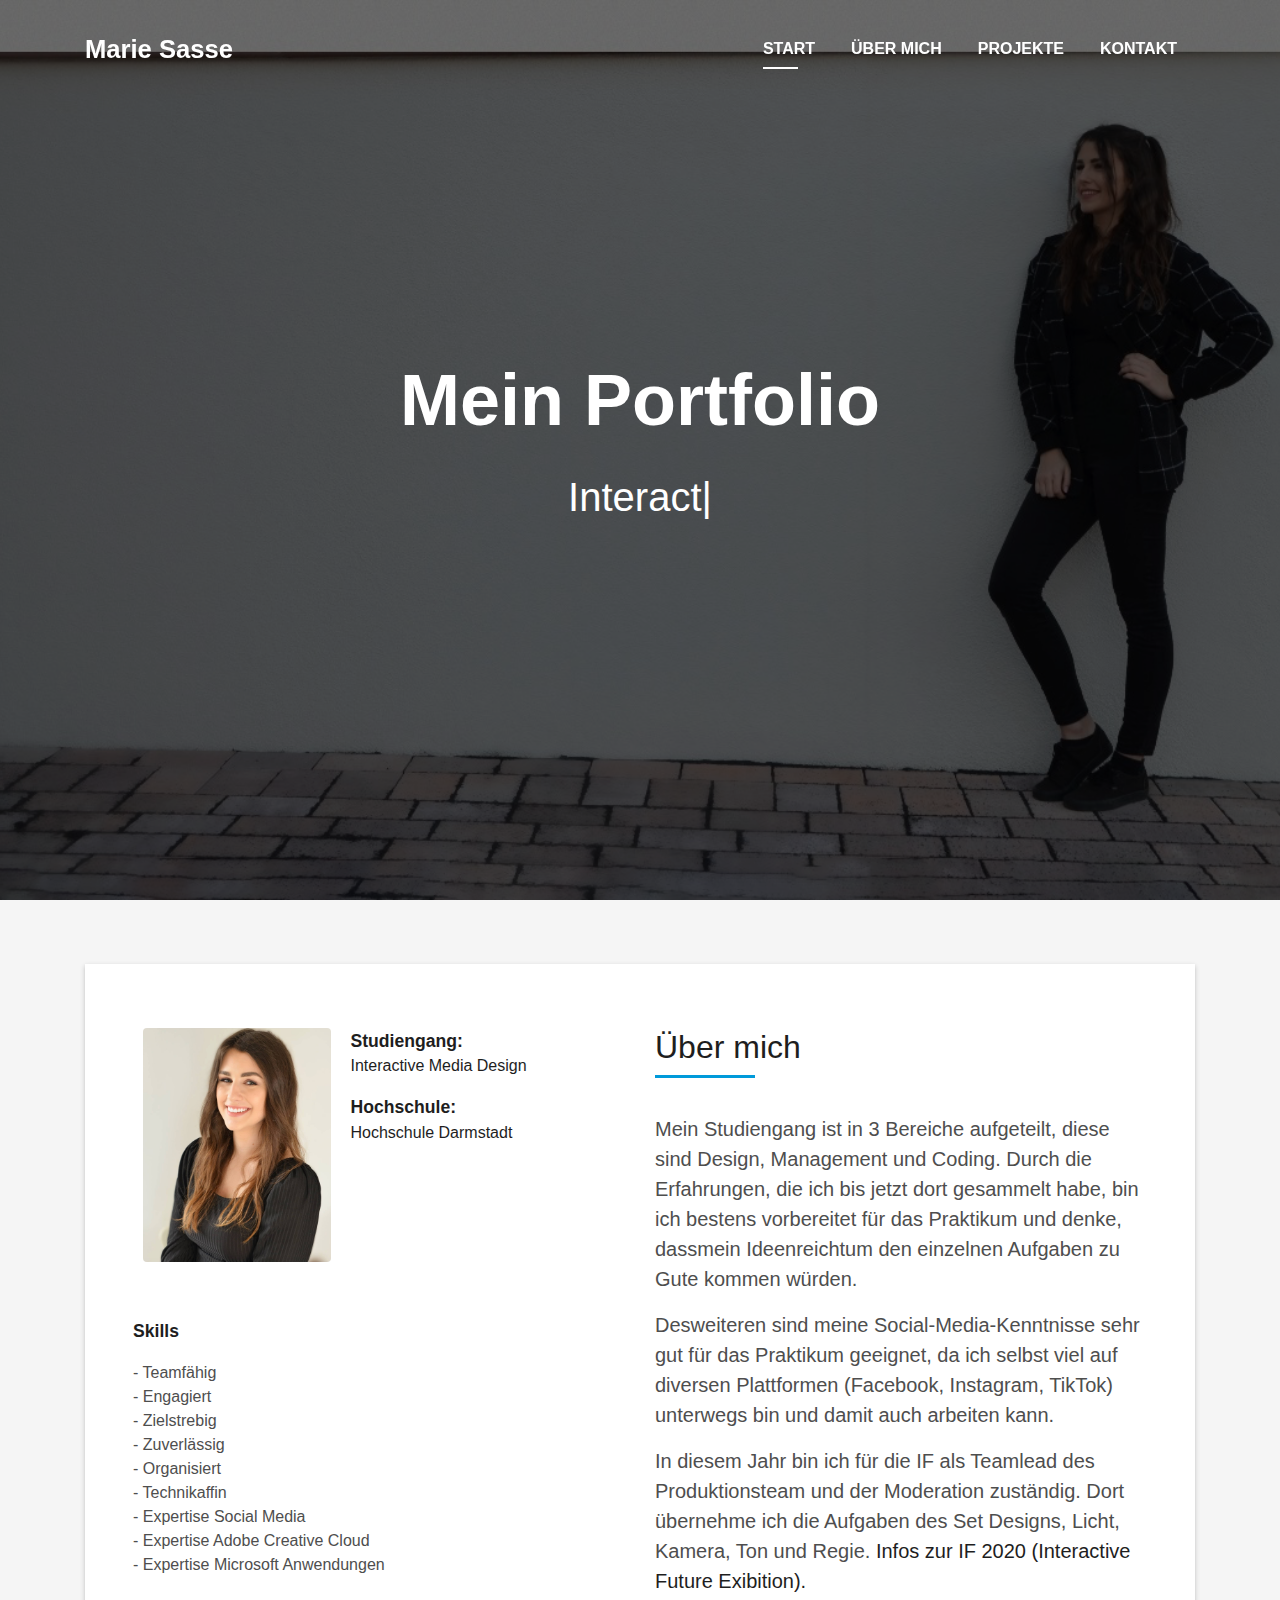
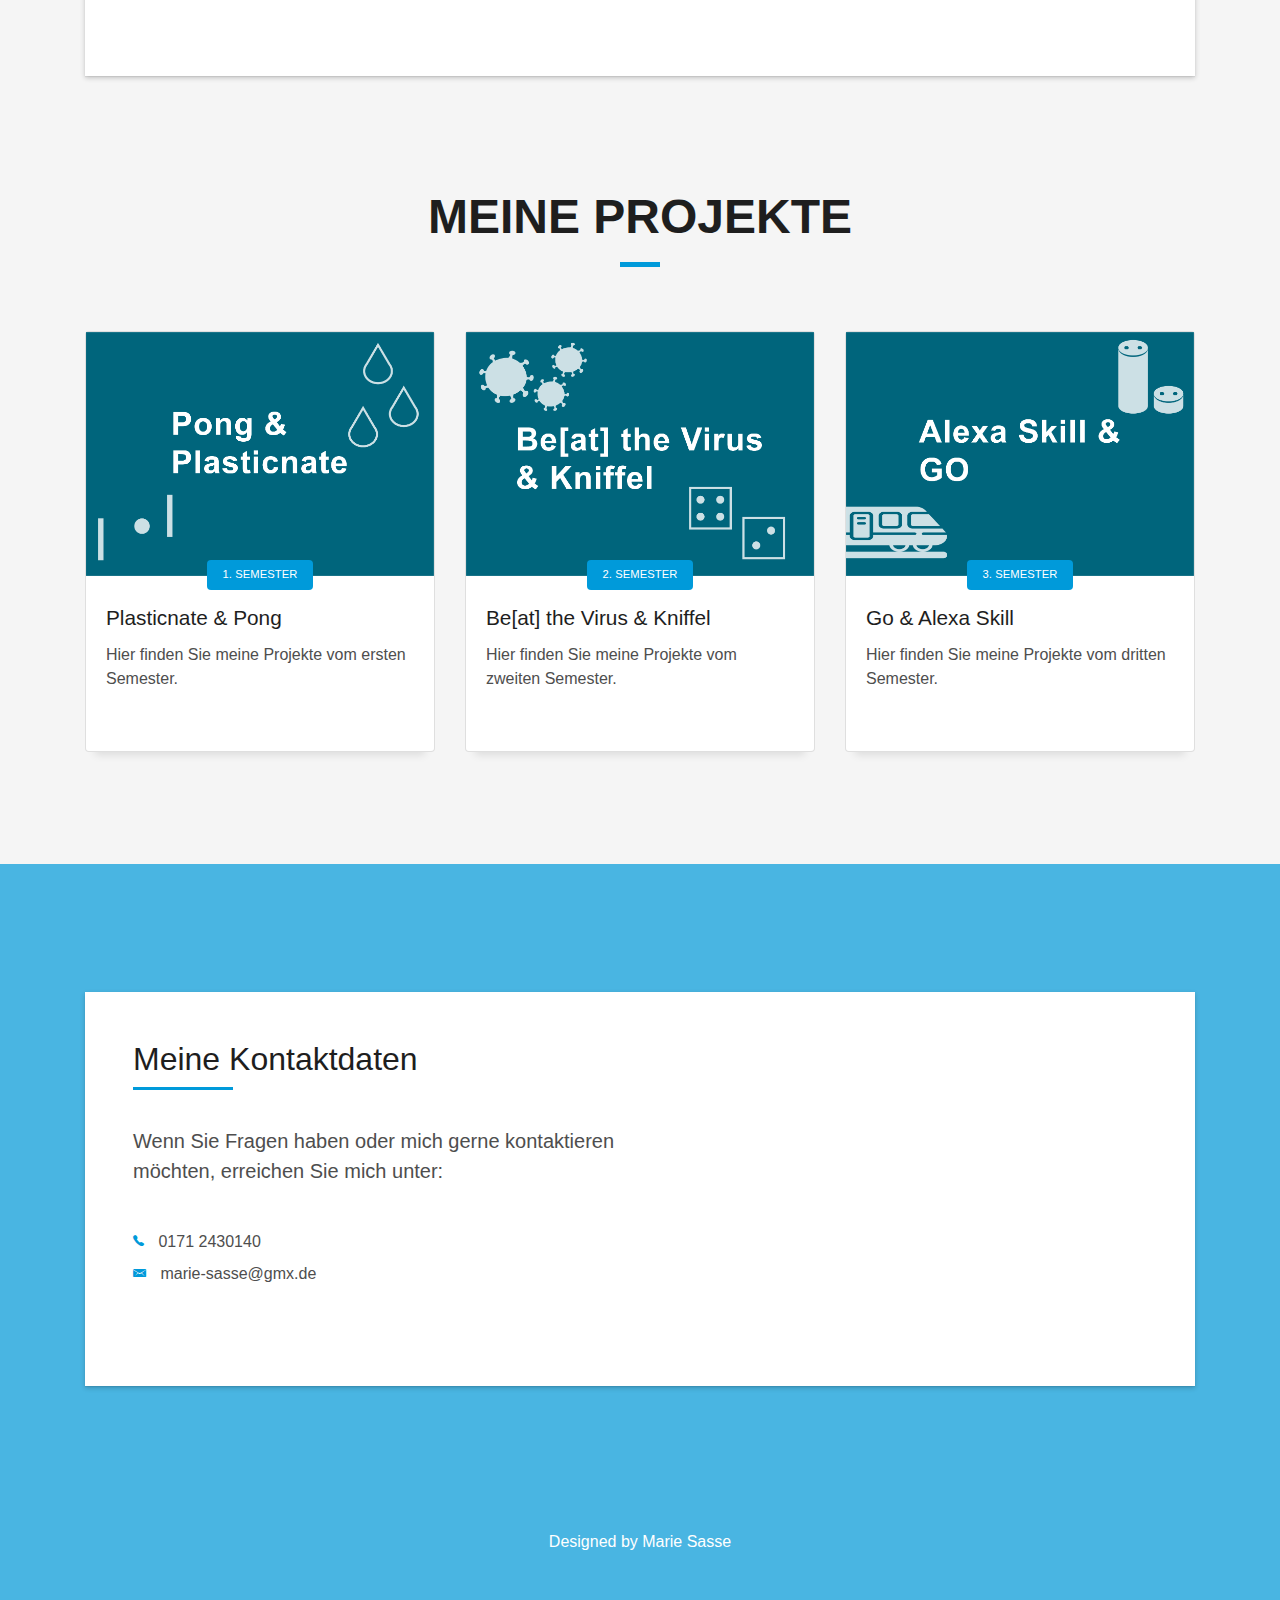
==== commit 941737ee: "Update index.html" ====
--- a/index.html
+++ b/index.html
@@ -102,6 +102,7 @@
                   </div>
                 </div>
                 <div class="skill-mf">
+                  <br>
                   <p class="title-s">Skills</p>
                   
                   <div >
@@ -154,12 +155,13 @@
                     </h5>
                   </div>
                   <p class="lead">
-                    Schon mit 6 Jahren nahm mich mein Vater das erste Mal in das Olympiastadion mit. Seit dem Tag bin ich ein großer Fan 
-                    des FC Bayern Münchens. Ich würde ihn noch gerne andersweitig, nämlich in Form dieses Praktikums gerne unterstützen.
+                    Mein Studiengang ist in 3 Bereiche aufgeteilt, diese sind Design, Management und Coding. Durch die Erfahrungen, die ich bis jetzt
+                    dort gesammelt habe, bin ich bestens vorbereitet für das Praktikum und denke, dassmein Ideenreichtum den einzelnen Aufgaben zu Gute kommen würden.
                   </p>
                   <p class="lead">
-                    Mein Studiengang ist in 3 Bereiche aufgeteilt, diese sind Design, Management und Coding. Durch die Erfahrungen, die ich bis jetzt
-                    dort gesammelt habe, bin ich bestens vorbereitet für das Praktikum.
+                   
+                    Desweiteren sind meine Social-Media-Kenntnisse sehr gut für das Praktikum geeignet, da ich selbst viel auf diversen Plattformen (Facebook, Instagram, TikTok) unterwegs bin und damit auch arbeiten kann.
+
                   </p>
                   <p class="lead">
                     In diesem Jahr bin ich für die IF als Teamlead des Produktionsteam und der Moderation zuständig. Dort übernehme ich die Aufgaben des Set Designs, 
@@ -289,7 +291,7 @@
   <!--/ Section Blog End /-->
 
   <!--/ Section Contact-Footer Star /-->
-  <section class="paralax-mf footer-paralax bg-image sect-mt4 route" style="background-image: url(img/Stadion.jpg)">
+  <section class="paralax-mf footer-paralax bg-image sect-mt4 route" style="background-image: url(img/route.jpg)">
     <div class="overlay-mf"></div>
     <div class="container">
       <div class="row">
--- a/css/style-sky-blue.css
+++ b/css/style-sky-blue.css
@@ -917,6 +917,11 @@
   float: right;
 }
 
+.card-blog:hover {
+  box-shadow: 0 1.5rem 2.8rem rgba(0, 0, 0, 0.15),
+    0 1rem 1rem rgba(0, 0, 0, 0.15);
+  transform: translate(0, -0.5rem) scale(1.01);
+}
 /*======================================
 //--//-->   BLOG-SINGLE
 ======================================*/
